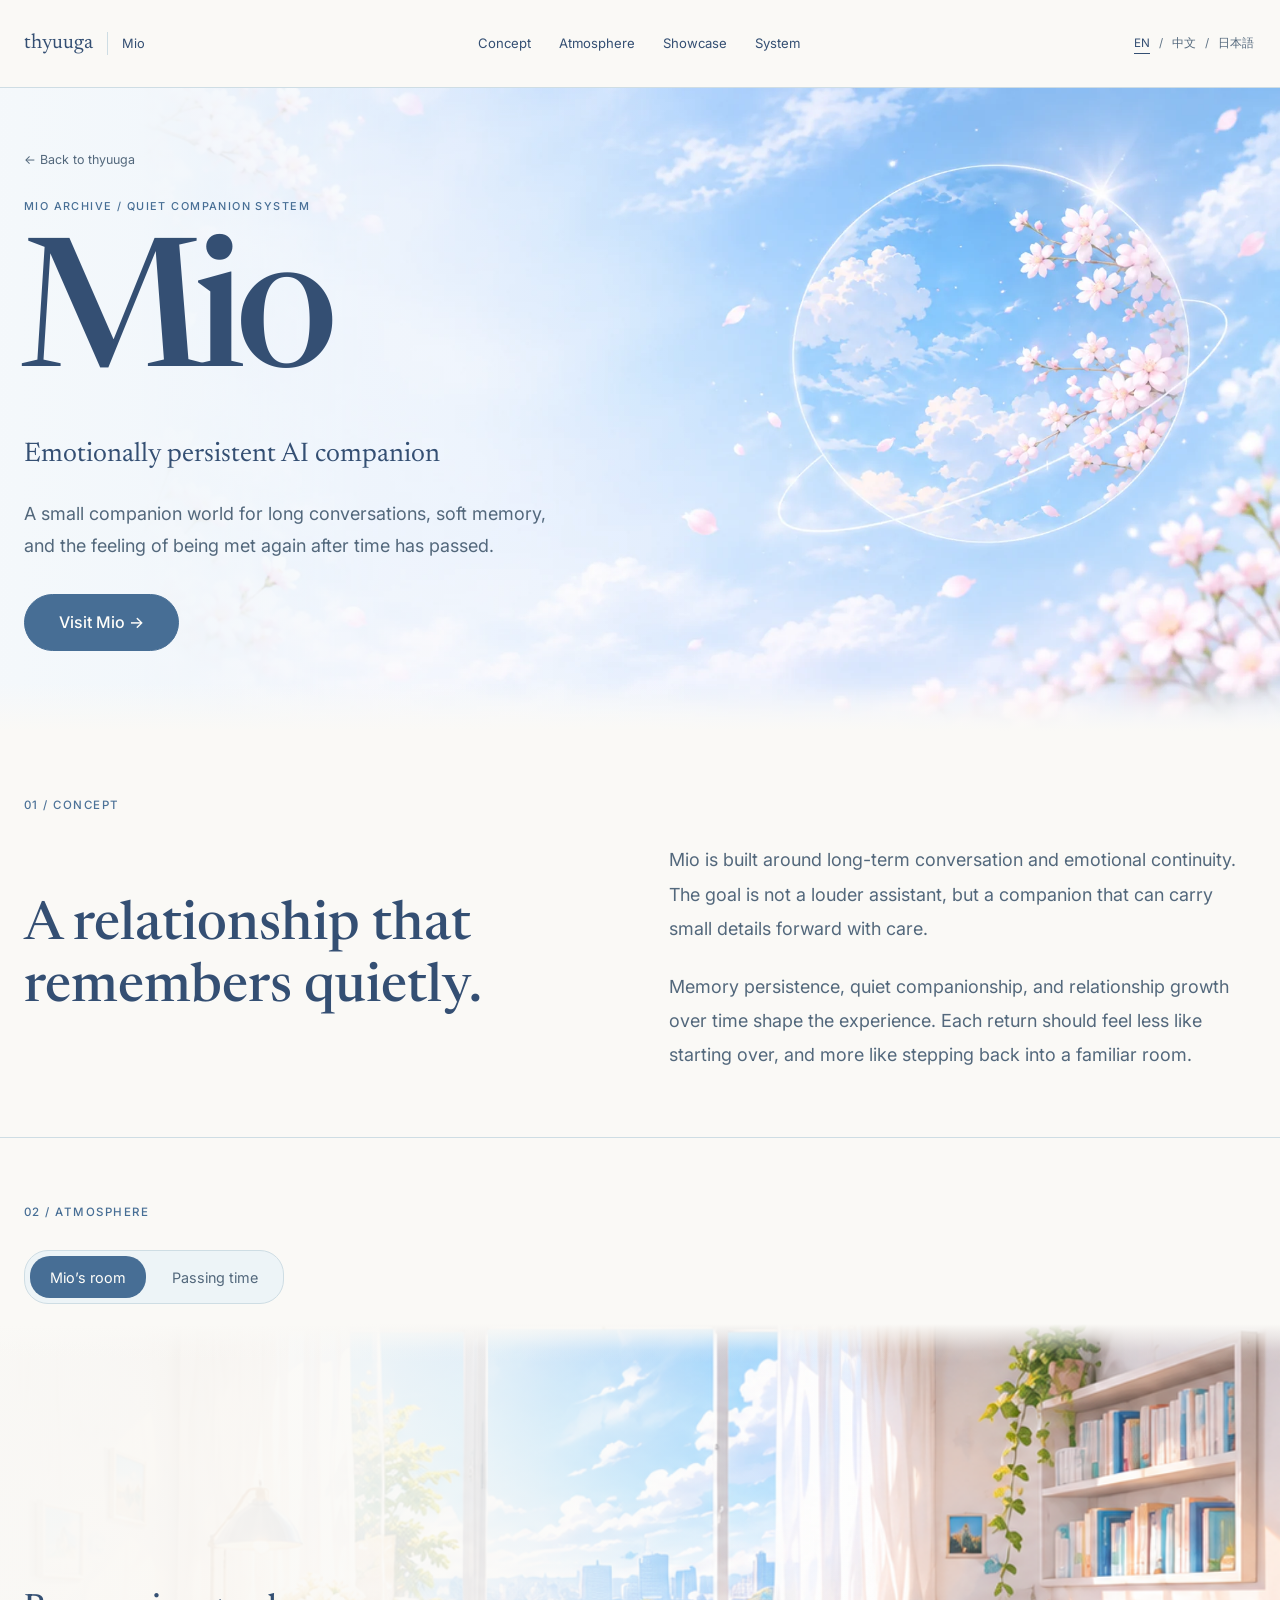
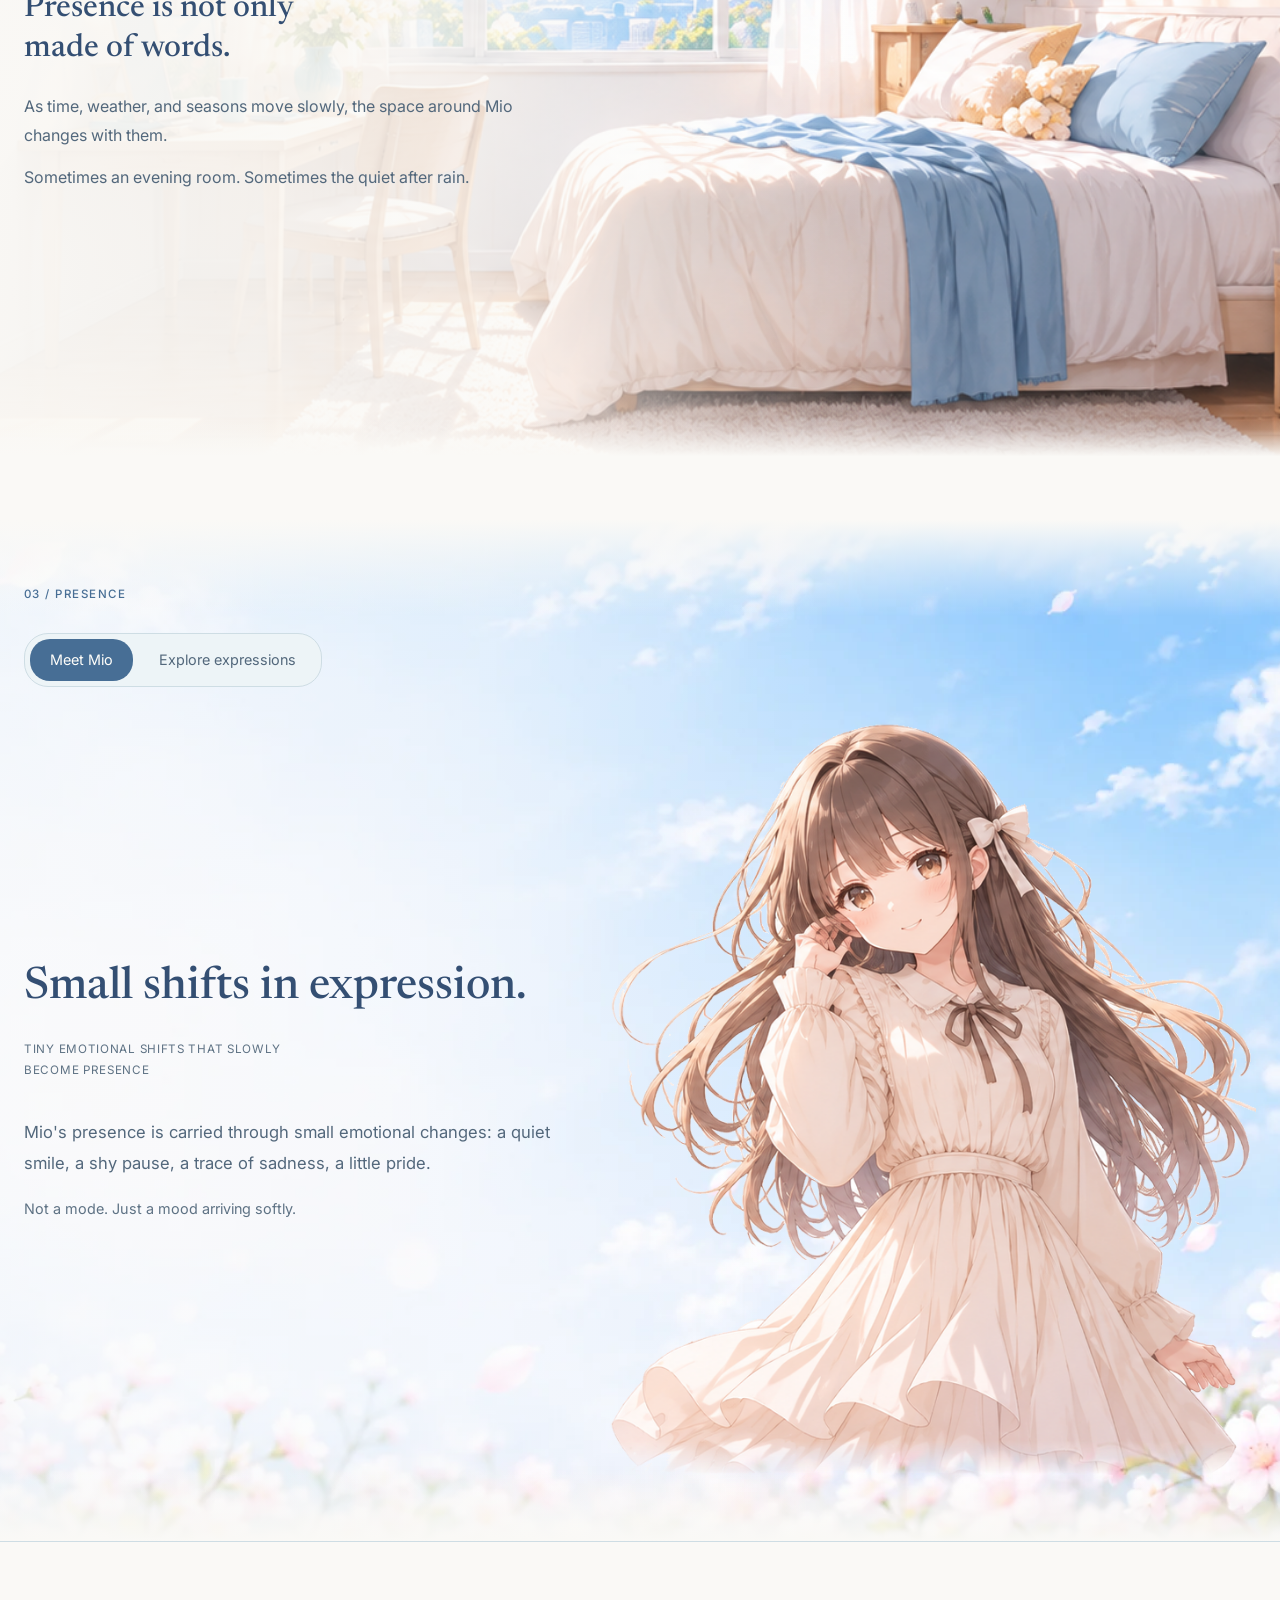
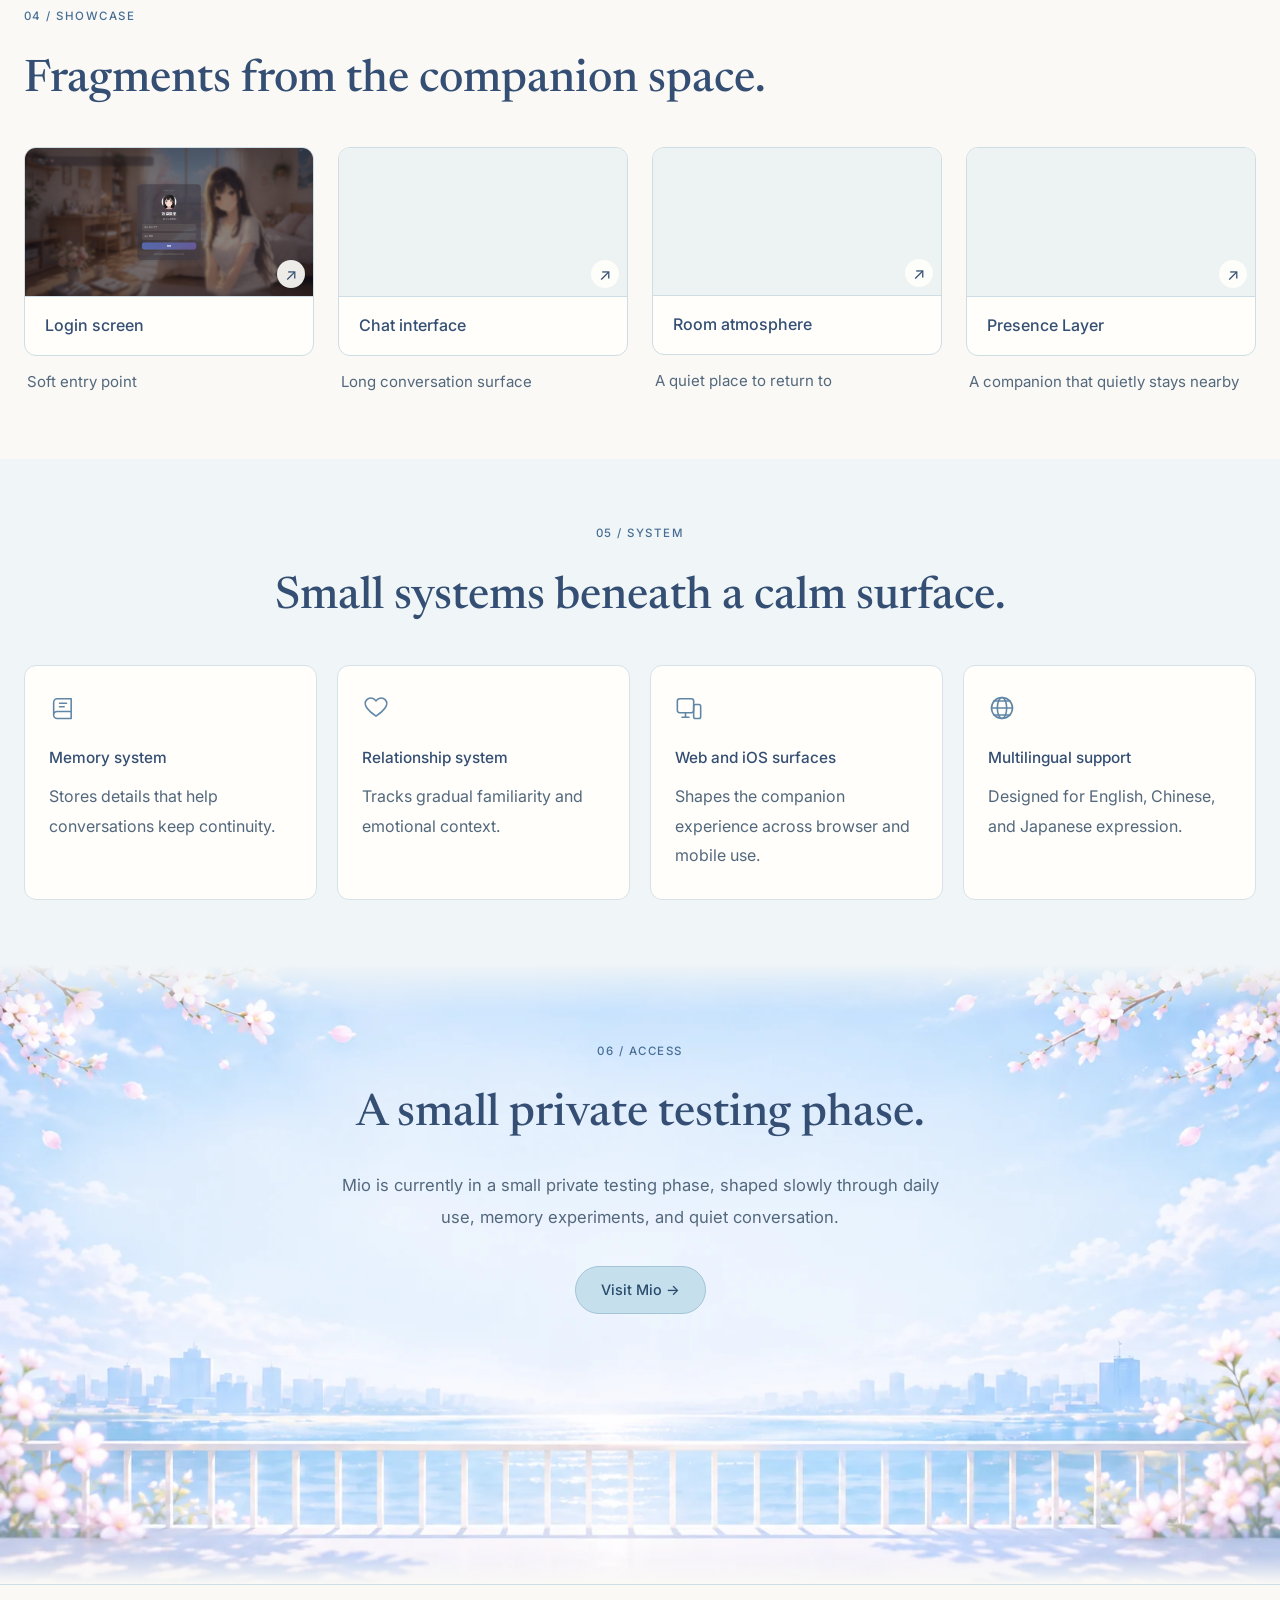
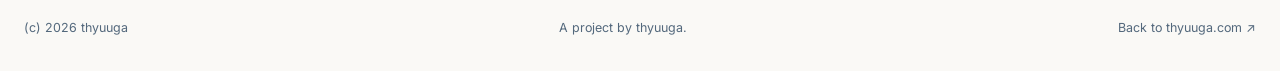
==== mio/about/index.html @ a1890280 "Soften Mio room image edges in both scene modes" ====
<!doctype html>
<html lang="en">
  <head>
    <meta charset="utf-8" />
    <meta name="viewport" content="width=device-width, initial-scale=1" />
    <link rel="icon" type="image/svg+xml" href="/asset/thyuuga-favicon-light-optimized.svg" media="(prefers-color-scheme: light)" data-theme-favicon="light" />
    <link rel="icon" type="image/svg+xml" href="/asset/thyuuga-favicon-dark-optimized.svg" media="(prefers-color-scheme: dark)" data-theme-favicon="dark" />
    <meta
      name="description"
      content="Mio AI Companion - emotionally persistent AI companion project archive"
    />
    <title>Mio AI Companion / thyuuga</title>
    <link rel="preconnect" href="https://fonts.googleapis.com" />
    <link rel="preconnect" href="https://fonts.gstatic.com" crossorigin />
    <link
      href="https://fonts.googleapis.com/css2?family=Inter:wght@400;500;600&family=Newsreader:opsz,wght@6..72,500&display=swap"
      rel="stylesheet"
    />
    <link rel="stylesheet" href="sky-blue.css?v=41642a7c63a5" />
    <link rel="stylesheet" href="/cursors.css" />
  </head>
  <body class="mio-sky-blue">
    <div class="site-shell project-page">
      <header class="site-header" aria-label="Project navigation">
        <div class="mio-header-brand">
          <a class="brand" href="/" aria-label="Back to thyuuga">thyuuga</a>
          <span class="mio-page-marker" aria-current="page">Mio</span>
        </div>
        <nav class="nav-links">
          <a href="#concept" data-i18n="mio.nav.concept">Concept</a>
          <a href="#atmosphere" data-i18n="mio.nav.atmosphere">
            Atmosphere
          </a>
          <a href="#showcase" data-i18n="mio.nav.showcase">Showcase</a>
          <a href="#system" data-i18n="mio.nav.system">System</a>
        </nav>
        <div class="language-switcher" aria-label="Language switcher">
          <button type="button" class="is-active" data-lang="en">EN</button>
          <span aria-hidden="true">/</span>
          <button type="button" data-lang="zh">中文</button>
          <span aria-hidden="true">/</span>
          <button type="button" data-lang="ja">日本語</button>
        </div>
      </header>

      <main>
        <section class="hero project-hero section" aria-labelledby="mio-title">
          <picture class="section-art hero-backdrop" aria-hidden="true">
            <source media="(max-width: 900px)" srcset="../../asset/mio/sky-blue/character-sky.webp" />
            <img src="../../asset/mio/sky-blue/hero-sky-composite.webp" width="1672" height="941" alt="" fetchpriority="high" />
          </picture>
          <div class="hero-copy">
            <a class="back-link" href="/" data-i18n="mio.back">
              ← Back to thyuuga
            </a>
            <p class="signal" data-i18n="mio.hero.signal">
              mio archive / quiet companion system
            </p>
            <h1 id="mio-title">Mio</h1>
            <p class="subtitle" data-i18n="mio.hero.subtitle">
              Emotionally persistent AI companion
            </p>
            <p class="intro project-intro" data-i18n="mio.hero.intro">
              A small companion world for long conversations, soft memory, and
              the feeling of being met again after time has passed.
            </p>
            <a class="mio-button" href="https://mio.thyuuga.com/mio/" target="_blank" rel="noreferrer" data-i18n="mio.access.visit">Visit Mio →</a>
          </div>
          <div class="hero-orbit" aria-hidden="true"></div>
        </section>

        <section
          class="section project-section"
          id="concept"
          aria-labelledby="concept-title"
        >
          <div class="section-kicker" data-i18n="mio.concept.kicker">
            01 / Concept
          </div>
          <div class="section-grid">
            <h2 id="concept-title" data-i18n="mio.concept.title">
              A relationship that remembers quietly.
            </h2>
            <div class="project-copy">
              <p data-i18n="mio.concept.body1">
                Mio is built around long-term conversation and emotional
                continuity. The goal is not a louder assistant, but a companion
                that can carry small details forward with care.
              </p>
              <p data-i18n="mio.concept.body2">
                Memory persistence, quiet companionship, and relationship
                growth over time shape the experience. Each return should feel
                less like starting over, and more like stepping back into a
                familiar room.
              </p>
            </div>
          </div>
        </section>

        <section
          class="section project-section atmosphere-section"
          id="atmosphere" data-mode-switcher
          aria-labelledby="atmosphere-title"
        >
          <div class="room-controls">
            <div class="section-kicker" data-i18n="mio.atmosphere.kicker">
              02 / Atmosphere
            </div>
            <div class="showcase-modes" role="tablist" aria-labelledby="atmosphere-title">
              <button type="button" id="room-intro-tab" role="tab" aria-selected="true" aria-controls="room-intro" tabindex="0" data-i18n="mio.atmosphere.introMode">Mio’s room</button>
              <button type="button" id="room-live-tab" role="tab" aria-selected="false" aria-controls="room-live" tabindex="-1" data-i18n="mio.atmosphere.liveMode">Passing time</button>
            </div>
          </div>
          <div class="room-showcase">
            <div class="section-grid room-feature-content">
              <div class="atmosphere-copy">
                <h2 id="atmosphere-title" data-i18n="mio.atmosphere.title">
                  Presence is not only made of words.
                </h2>
                <div class="atmosphere-text">
                  <p data-i18n="mio.atmosphere.body1">
                    As time, weather, and seasons move slowly, the space around
                    Mio changes with them.
                  </p>
                  <p data-i18n="mio.atmosphere.body2">
                    Sometimes an evening room. Sometimes the quiet after rain.
                  </p>
                </div>
              </div>
            </div>
            <div class="room-scene-stage">
              <div class="room-scene-mode room-feature mode-panel" id="room-intro" role="tabpanel" aria-labelledby="room-intro-tab" tabindex="0">
                <img class="room-feature-image" src="../../asset/mio/mio-room-daylight.png"
                  width="1023" height="585" alt="A sunlit bedroom with a large window and blue bedding"
                  data-i18n-alt="mio.atmosphere.visualAlt" loading="lazy" decoding="async" />
              </div>
              <div class="room-scene-mode atmosphere-gallery mode-panel" id="room-live" role="tabpanel" aria-labelledby="room-live-tab" tabindex="0" hidden inert>
                <div class="atmosphere-fragment">
                  <img loading="lazy" decoding="async" width="1672" height="941"
                    id="atmosphere-main-image"
                    src="../../asset/room_daytime_spring_sunny.png"
                    alt="Spring daytime room"
                  />
                  <img class="atmosphere-previous-image" width="1672" height="941"
                    alt="" aria-hidden="true" hidden decoding="async" />
                </div>
                <div class="atmosphere-strip" aria-label="Atmosphere fragments">
                  <figure class="is-active">
                    <button
                      type="button"
                      data-atmosphere-src="../../asset/room_daytime_spring_sunny.png"
                      data-atmosphere-alt="Spring daytime room"
                      aria-pressed="true"
                    >
                      <img loading="lazy" decoding="async" width="1672" height="941"
                        src="../../asset/room_daytime_spring_sunny.png"
                        alt="Spring daytime room"
                      />
                    </button>
                    <figcaption data-i18n="mio.atmosphere.springDay">
                      Spring / Day
                    </figcaption>
                  </figure>
                  <figure>
                    <button
                      type="button"
                      data-atmosphere-src="../../asset/room_daytime_spring_rainy.png"
                      data-atmosphere-alt="Spring rainy room"
                      aria-pressed="false"
                    >
                      <img loading="lazy" decoding="async" width="1672" height="941"
                        src="../../asset/room_daytime_spring_rainy.png"
                        alt="Spring rainy room"
                      />
                    </button>
                    <figcaption data-i18n="mio.atmosphere.springRain">
                      Spring / Rain
                    </figcaption>
                  </figure>
                  <figure>
                    <button
                      type="button"
                      data-atmosphere-src="../../asset/room_dawn_spring_rainy.png"
                      data-atmosphere-alt="Spring rainy dawn room"
                      aria-pressed="false"
                    >
                      <img loading="lazy" decoding="async" width="1672" height="941"
                        src="../../asset/room_dawn_spring_rainy.png"
                        alt="Spring rainy dawn room"
                      />
                    </button>
                    <figcaption data-i18n="mio.atmosphere.dawnRain">
                      Dawn / Rain
                    </figcaption>
                  </figure>
                  <figure>
                    <button
                      type="button"
                      data-atmosphere-src="../../asset/room_daytime_summer_sunny.png"
                      data-atmosphere-alt="Summer sunny room"
                      aria-pressed="false"
                    >
                      <img loading="lazy" decoding="async" width="1672" height="941"
                        src="../../asset/room_daytime_summer_sunny.png"
                        alt="Summer sunny room"
                      />
                    </button>
                    <figcaption data-i18n="mio.atmosphere.summerDay">
                      Summer / Day
                    </figcaption>
                  </figure>
                  <figure>
                    <button
                      type="button"
                      data-atmosphere-src="../../asset/room_daytime_summer_rainy.png"
                      data-atmosphere-alt="Summer rainy room"
                      aria-pressed="false"
                    >
                      <img loading="lazy" decoding="async" width="1672" height="941"
                        src="../../asset/room_daytime_summer_rainy.png"
                        alt="Summer rainy room"
                      />
                    </button>
                    <figcaption data-i18n="mio.atmosphere.summerRain">
                      Summer / Rain
                    </figcaption>
                  </figure>
                  <figure>
                    <button
                      type="button"
                      data-atmosphere-src="../../asset/room_sunset_fall_sunny.png"
                      data-atmosphere-alt="Fall sunset room"
                      aria-pressed="false"
                    >
                      <img loading="lazy" decoding="async" width="1672" height="941"
                        src="../../asset/room_sunset_fall_sunny.png"
                        alt="Fall sunset room"
                      />
                    </button>
                    <figcaption data-i18n="mio.atmosphere.fallSunset">
                      Fall / Sunset
                    </figcaption>
                  </figure>
                  <figure>
                    <button
                      type="button"
                      data-atmosphere-src="../../asset/room_daytime_winter_sunny.png"
                      data-atmosphere-alt="Winter sunny room"
                      aria-pressed="false"
                    >
                      <img loading="lazy" decoding="async" width="1672" height="941"
                        src="../../asset/room_daytime_winter_sunny.png"
                        alt="Winter sunny room"
                      />
                    </button>
                    <figcaption data-i18n="mio.atmosphere.winterDay">
                      Winter / Day
                    </figcaption>
                  </figure>
                  <figure>
                    <button
                      type="button"
                      data-atmosphere-src="../../asset/room_night_spring.png"
                      data-atmosphere-alt="Spring night room"
                      aria-pressed="false"
                    >
                      <img loading="lazy" decoding="async" width="1672" height="941"
                        src="../../asset/room_night_spring.png"
                        alt="Spring night room"
                      />
                    </button>
                    <figcaption data-i18n="mio.atmosphere.night">
                      Night / Spring
                    </figcaption>
                  </figure>
                </div>
              </div>
            </div>
          </div>
        </section>

        <section
          class="section project-section expression-section"
          id="presence" data-mode-switcher
          aria-labelledby="presence-title"
        >
          <div class="section-art character-backdrop" aria-hidden="true">
            <img src="../../asset/mio/sky-blue/character-sky.webp" width="1672" height="941" alt="" loading="lazy" decoding="async" />
          </div>
          <div class="section-kicker" data-i18n="mio.presence.kicker">
            03 / Presence
          </div>
          <div class="showcase-modes" role="tablist" aria-labelledby="presence-title">
            <button type="button" id="presence-intro-tab" role="tab" aria-selected="true" aria-controls="presence-intro" tabindex="0" data-i18n="mio.presence.introMode">Meet Mio</button>
            <button type="button" id="presence-live-tab" role="tab" aria-selected="false" aria-controls="presence-live" tabindex="-1" data-i18n="mio.presence.liveMode">Explore expressions</button>
          </div>
          <div class="presence-feature">
            <div class="section-grid">
              <div class="expression-heading">
                <h2 id="presence-title" data-i18n="mio.presence.title">
                  Small shifts in expression.
                </h2>
                <p data-i18n="mio.presence.aside">
                  tiny emotional shifts that slowly become presence
                </p>
                <div class="expression-copy">
                  <p data-i18n="mio.presence.body">
                    Mio's presence is carried through small emotional changes:
                    a quiet smile, a shy pause, a trace of sadness, a little
                    pride.
                  </p>
                  <span data-i18n="mio.presence.note">
                    Not a mode. Just a mood arriving softly.
                  </span>
                </div>
              </div>
              <div class="mode-panels presence-modes">
                <div class="presence-portrait mode-panel" id="presence-intro" role="tabpanel" aria-labelledby="presence-intro-tab" tabindex="0">
                  <img class="presence-promo-image" src="../../asset/mio/mio-character-transparent.png"
                    width="735" height="876" alt="Mio smiling in a light dress"
                    data-i18n-alt="mio.presence.visualAlt" loading="lazy" decoding="async" />
                </div>
                <div class="expression-demo mode-panel" id="presence-live" role="tabpanel" aria-labelledby="presence-live-tab" tabindex="0" hidden inert>
                  <div class="expression-demo-copy">
                    <p data-i18n="mio.presence.demoHint">Choose an expression to see the subtle changes.</p>
                    <div class="expression-strip" aria-label="Mio expressions">
                      <button
                        type="button"
                        class="is-active"
                        data-expression="normal"
                        data-expression-src="../../asset/mio_illustration_live_normal_open.png"
                        data-expression-closed="../../asset/mio_illustration_live_normal_closed.png"
                        data-expression-width="941" data-expression-height="1672"
                        data-expression-alt="Mio calm expression"
                        aria-pressed="true"
                        data-i18n="mio.presence.normal"
                      >
                        Calm
                      </button>
                      <button
                        type="button"
                        data-expression="joy"
                        data-expression-src="../../asset/mio_illustration_live_joy_open.png"
                        data-expression-closed="../../asset/mio_illustration_live_joy_closed.png"
                        data-expression-width="1024" data-expression-height="1536"
                        data-expression-alt="Mio joyful expression"
                        aria-pressed="false"
                        data-i18n="mio.presence.joy"
                      >
                        Quiet Joy
                      </button>
                      <button
                        type="button"
                        data-expression="shy"
                        data-expression-src="../../asset/mio_illustration_live_shy_open.png"
                        data-expression-closed="../../asset/mio_illustration_live_shy_closed.png"
                        data-expression-width="941" data-expression-height="1672"
                        data-expression-alt="Mio shy expression"
                        aria-pressed="false"
                        data-i18n="mio.presence.shy"
                      >
                        Shy
                      </button>
                      <button
                        type="button"
                        data-expression="proud"
                        data-expression-src="../../asset/mio_illustration_live_proud_open.png"
                        data-expression-closed="../../asset/mio_illustration_live_proud_closed.png"
                        data-expression-width="941" data-expression-height="1672"
                        data-expression-alt="Mio proud expression"
                        aria-pressed="false"
                        data-i18n="mio.presence.proud"
                      >
                        Slight Pride
                      </button>
                      <button
                        type="button"
                        data-expression="sad"
                        data-expression-src="../../asset/mio_illustration_live_sad_open.png"
                        data-expression-closed="../../asset/mio_illustration_live_sad_closed.png"
                        data-expression-width="941" data-expression-height="1672"
                        data-expression-alt="Mio sad expression"
                        aria-pressed="false"
                        data-i18n="mio.presence.sad"
                      >
                        Sad
                      </button>
                      <button
                        type="button"
                        data-expression="angry"
                        data-expression-src="../../asset/mio_illustration_live_angry_open.png"
                        data-expression-closed="../../asset/mio_illustration_live_angry_closed.png"
                        data-expression-width="1024" data-expression-height="1536"
                        data-expression-alt="Mio frustrated expression"
                        aria-pressed="false"
                        data-i18n="mio.presence.frustrated"
                      >
                        Frustrated
                      </button>
                    </div>
                  </div>
                  <div class="expression-panel">
                    <div class="expression-viewport">
                      <div class="expression-composition">
                        <div class="expression-stage">
                          <div class="expression-sprite" data-eyes="open" data-breathing="false" role="img" aria-label="Mio calm expression">
                            <div class="expression-motion">
                              <img id="expression-main-image" class="expression-open"
                                src="../../asset/mio_illustration_live_normal_open.png"
                                width="941" height="1672" alt="" aria-hidden="true" decoding="async" />
                              <img class="expression-closed"
                                src="../../asset/mio_illustration_live_normal_closed.png"
                                width="941" height="1672" alt="" aria-hidden="true" decoding="async" />
                            </div>
                          </div>
                        </div>
                      </div>
                    </div>
                  </div>
                </div>
              </div>
            </div>
          </div>
        </section>

        <section
          class="section project-section"
          id="showcase"
          aria-labelledby="showcase-title"
        >
          <div class="section-kicker" data-i18n="mio.showcase.kicker">
            04 / Showcase
          </div>
          <div class="section-grid">
            <h2 id="showcase-title" data-i18n="mio.showcase.title">
              Fragments from the companion space.
            </h2>
            <div class="showcase-grid">
              <figure class="showcase-card">
                <div class="image-placeholder login-preview">
                  <a class="preview-image-link" data-preview-link href="../../asset/chinese_0_login.png" target="_blank" rel="noopener noreferrer" aria-labelledby="preview-login-label">
                    <img loading="lazy" decoding="async" width="1916" height="982"
                    src="../../asset/chinese_0_login.png"
                    data-src-en="../../asset/chinese_0_login.png"
                    data-src-zh="../../asset/chinese_0_login.png"
                    data-src-ja="../../asset/japanese_0_login.png"
                    alt="Mio login screen"
                  />
                  </a>
                  <span id="preview-login-label" data-i18n="mio.showcase.login">Login screen</span>
                </div>
                <figcaption data-i18n="mio.showcase.loginCaption">
                  Soft entry point
                </figcaption>
              </figure>
              <figure class="showcase-card">
                <div class="image-placeholder chat-preview">
                  <a class="preview-image-link" data-preview-link href="../../asset/chinese_1.png" target="_blank" rel="noopener noreferrer" aria-labelledby="preview-chat-label">
                    <img loading="lazy" decoding="async" width="1912" height="982"
                    src="../../asset/chinese_1.png"
                    data-src-en="../../asset/chinese_1.png"
                    data-src-zh="../../asset/chinese_1.png"
                    data-src-ja="../../asset/japanese_1.png"
                    alt="Mio chat interface"
                  />
                  </a>
                  <span id="preview-chat-label" data-i18n="mio.showcase.chat">Chat interface</span>
                </div>
                <figcaption data-i18n="mio.showcase.chatCaption">
                  Long conversation surface
                </figcaption>
              </figure>
              <figure class="showcase-card">
                <div class="image-placeholder room-preview">
                  <a class="preview-image-link" data-preview-link href="../../asset/chinese_2.png" target="_blank" rel="noopener noreferrer" aria-labelledby="preview-room-label">
                    <img loading="lazy" decoding="async" width="1902" height="969"
                    src="../../asset/chinese_2.png"
                    data-src-en="../../asset/chinese_2.png"
                    data-src-zh="../../asset/chinese_2.png"
                    data-src-ja="../../asset/japanese_2.png"
                    alt="Mio room atmosphere"
                  />
                  </a>
                  <span id="preview-room-label" data-i18n="mio.showcase.room">Room atmosphere</span>
                </div>
                <figcaption data-i18n="mio.showcase.roomCaption">
                  A quiet place to return to
                </figcaption>
              </figure>
              <figure class="showcase-card">
                <div class="image-placeholder presence-preview">
                  <a class="preview-image-link" data-preview-link href="../../asset/chinese_3.png" target="_blank" rel="noopener noreferrer" aria-labelledby="preview-presence-label">
                    <img loading="lazy" decoding="async" width="1912" height="981"
                    src="../../asset/chinese_3.png"
                    data-src-en="../../asset/chinese_3.png"
                    data-src-zh="../../asset/chinese_3.png"
                    data-src-ja="../../asset/japanese_3.png"
                    alt="Mio presence layer"
                  />
                  </a>
                  <span id="preview-presence-label" data-i18n="mio.showcase.presence">
                    Presence Layer
                  </span>
                </div>
                <figcaption data-i18n="mio.showcase.presenceCaption">
                  A companion that quietly stays nearby
                </figcaption>
              </figure>
            </div>
          </div>
        </section>

        <section
          class="section project-section"
          id="system"
          aria-labelledby="system-title"
        >
          <div class="section-kicker" data-i18n="mio.system.kicker">
            05 / System
          </div>
          <div class="section-grid">
            <h2 id="system-title" data-i18n="mio.system.title">
              Small systems beneath a calm surface.
            </h2>
            <div class="system-list">
              <article>
                <svg class="system-icon" viewBox="0 0 24 24" width="28" height="28" fill="none" stroke="currentColor" stroke-width="1.35" stroke-linecap="round" stroke-linejoin="round" aria-hidden="true"><path d="M7 4h12v17H7a3 3 0 0 1 0-6h12M7 4a3 3 0 0 0-3 3v11M9 8h6M9 11h4"/></svg>
                <span data-i18n="mio.system.memory">Memory system</span>
                <p data-i18n="mio.system.memoryBody">
                  Stores details that help conversations keep continuity.
                </p>
              </article>
              <article>
                <svg class="system-icon" viewBox="0 0 24 24" width="28" height="28" fill="none" stroke="currentColor" stroke-width="1.35" stroke-linecap="round" stroke-linejoin="round" aria-hidden="true"><path d="M20 5c-3-3-7-1-8 1-1-2-5-4-8-1-4 4 2 10 8 14 6-4 12-10 8-14Z"/></svg>
                <span data-i18n="mio.system.relationship">
                  Relationship system
                </span>
                <p data-i18n="mio.system.relationshipBody">
                  Tracks gradual familiarity and emotional context.
                </p>
              </article>
              <article>
                <svg class="system-icon" viewBox="0 0 24 24" width="28" height="28" fill="none" stroke="currentColor" stroke-width="1.35" stroke-linecap="round" stroke-linejoin="round" aria-hidden="true"><rect x="2" y="4" width="14" height="12" rx="2"/><path d="M6 20h6M9 16v4"/><rect x="16" y="9" width="6" height="12" rx="1.5"/></svg>
                <span data-i18n="mio.system.local">Web and iOS surfaces</span>
                <p data-i18n="mio.system.localBody">
                  Shapes the companion experience across browser and mobile
                  use.
                </p>
              </article>
              <article>
                <svg class="system-icon" viewBox="0 0 24 24" width="28" height="28" fill="none" stroke="currentColor" stroke-width="1.35" stroke-linecap="round" stroke-linejoin="round" aria-hidden="true"><circle cx="12" cy="12" r="9"/><ellipse cx="12" cy="12" rx="4" ry="9"/><path d="M3 12h18M5 6h14M5 18h14"/></svg>
                <span data-i18n="mio.system.multilingual">
                  Multilingual support
                </span>
                <p data-i18n="mio.system.multilingualBody">
                  Designed for English, Chinese, and Japanese expression.
                </p>
              </article>
            </div>
          </div>
        </section>

        <section class="section access-section" aria-labelledby="access-title">
          <div class="section-art access-backdrop" aria-hidden="true">
            <img src="../../asset/mio/sky-blue/access-skyline.webp" width="1672" height="941" alt="" loading="lazy" decoding="async" />
          </div>
          <div class="section-kicker" data-i18n="mio.access.kicker">
            06 / Access
          </div>
          <div class="section-grid">
            <h2 id="access-title" data-i18n="mio.access.title">
              A small private testing phase.
            </h2>
            <div class="project-copy">
              <p data-i18n="mio.access.body">
                Mio is currently in a small private testing phase, shaped slowly
                through daily use, memory experiments, and quiet conversation.
              </p>
              <a
                class="quiet-link"
                href="https://mio.thyuuga.com/mio/"
                target="_blank"
                rel="noreferrer"
                data-i18n="mio.access.visit"
              >
                Visit Mio →
              </a>
            </div>
          </div>
        </section>
      </main>

      <footer class="site-footer">
        <span>(c) <span id="year"></span> thyuuga</span>
        <span data-i18n="mio.footer.project">A project by thyuuga.</span>
        <a href="/" data-i18n="mio.footer.back">Back to thyuuga.com ↗</a>
      </footer>
    </div>

    <script src="../../script.js"></script>
    <script type="module" src="./modes.mjs"></script>
    <script type="module" src="./expressions.mjs"></script>
  </body>
</html>
---- mio/about/sky-blue.css ----
/* Mio's light visual layer. This stylesheet is loaded only by /mio/about/. */
:root {
  color-scheme: light;
  --bg: #faf9f6;
  --sky: #dceef7;
  --mist: #a9cedf;
  --accent: #476e95;
  --text: #344f73;
  --muted: #53687c;
  --faint: #5e7284;
  --line: #cedde4;
  --surface: #fffefa;
  /* 1296px at a 1440px viewport, growing to 1680px on wider displays. */
  --display-width: clamp(1280px, 90vw, 1680px);
  --page-gutter: max(24px, calc((100% - var(--display-width)) / 2));
  --serif: Newsreader, Georgia, serif;
}

* { box-sizing: border-box; }
html { scroll-behavior: smooth; scroll-padding-top: 100px; }
body {
  margin: 0;
  min-height: 100vh;
  background: var(--bg);
  color: var(--text);
  font-family: Inter, ui-sans-serif, system-ui, -apple-system, "Segoe UI", sans-serif;
  line-height: 1.8;
  -webkit-font-smoothing: antialiased;
}
html:lang(zh) body {
  font-family: Inter, "PingFang SC", "Microsoft YaHei", system-ui, sans-serif;
  --serif: "Songti SC", "Noto Serif CJK SC", "Source Han Serif SC", serif;
}
html:lang(ja) body {
  font-family: Inter, "Hiragino Sans", "Yu Gothic", system-ui, sans-serif;
  --serif: "Hiragino Mincho ProN", "Yu Mincho", "Noto Serif CJK JP", serif;
}
::selection { color: #294462; background: #c7dfeb; }
a { color: inherit; text-decoration: none; }
button { font: inherit; cursor: pointer; }
img { display: block; max-width: 100%; }
h1, h2, p, figure { margin: 0; }
a, button { -webkit-tap-highlight-color: transparent; }
a:focus-visible, button:focus-visible { outline: 2px solid var(--accent); outline-offset: 5px; }
.site-shell { width: 100%; }
.site-header {
  position: sticky;
  top: 0;
  z-index: 20;
  display: grid;
  grid-template-columns: auto 1fr auto;
  align-items: center;
  gap: 36px;
  min-height: 88px;
  padding: 18px var(--page-gutter);
  border-bottom: 1px solid var(--line);
  background: #faf9f6f5;
}
.mio-header-brand { display: flex; align-items: baseline; gap: 14px; }
.brand { font-family: Newsreader, Georgia, serif; font-size: 1.3rem; line-height: 1; }
.mio-page-marker { padding-left: 14px; border-left: 1px solid var(--line); font-size: .8rem; }
.nav-links { display: flex; justify-content: center; flex-wrap: wrap; gap: 12px 28px; font-size: .82rem; }
.nav-links a, .back-link, .site-footer a {
  text-decoration: underline;
  text-decoration-color: transparent;
  text-underline-offset: 6px;
  transition: color 180ms ease, text-decoration-color 180ms ease;
}
.nav-links a:hover, .back-link:hover, .site-footer a:hover { color: var(--accent); text-decoration-color: currentColor; }
.language-switcher { display: flex; align-items: center; gap: 7px; color: var(--faint); font-size: .73rem; white-space: nowrap; }
.language-switcher button { min-height: 40px; padding: 4px 2px; border: 0; background: transparent; color: var(--muted); }
.language-switcher button:hover, .language-switcher button.is-active { color: var(--text); text-decoration: underline; text-underline-offset: 6px; }

.section { position: relative; isolation: isolate; padding: clamp(56px, 5vw, 80px) var(--page-gutter); }
.section-kicker, .signal { color: var(--accent); font-size: .72rem; font-weight: 500; letter-spacing: .13em; text-transform: uppercase; }
.section-kicker { margin-bottom: 28px; }
h2 {
  max-width: 15em;
  font-family: var(--serif);
  font-size: clamp(2.3rem, 3.5vw, 3.6rem);
  font-weight: 500;
  line-height: 1.18;
  text-wrap: balance;
}
html:lang(zh) h2, html:lang(ja) h2 { font-size: clamp(2rem, 3vw, 2.9rem); line-height: 1.5; font-weight: 400; }
.section-grid { display: grid; grid-template-columns: minmax(0, 1fr) minmax(0, 1fr); gap: clamp(32px, 4.5vw, 64px); align-items: start; }
.section-grid > *, .hero-copy { min-width: 0; }
.project-copy { display: grid; gap: 24px; max-width: 62ch; }
.project-copy p, .expression-copy p { color: var(--muted); font-size: 1.04rem; line-height: 1.9; max-width: 62ch; }

/* Background images own their clipping and masks; content stays outside them. */
.section-art { position: absolute; inset: 0; z-index: -2; overflow: hidden; pointer-events: none; }
.section-art img { width: 100%; height: 100%; object-fit: cover; }
.section-art::after { content: ""; position: absolute; inset: 0; pointer-events: none; }
.project-hero {
  display: grid;
  grid-template-columns: minmax(0, 1fr) minmax(0, 1fr);
  align-items: center;
  gap: 48px;
  min-height: clamp(640px, 50vw, 780px);
  padding-block: 56px 80px;
  background: #eaf3fc;
}
.hero-copy { max-width: 38rem; }
/* Preserve the composite's native ratio and the entire ring on wide screens.
   Only the pale left edge can extend outside the background layer. */
.hero-backdrop img {
  position: absolute;
  right: 0;
  width: auto;
  height: 100%;
  max-width: none;
  mask-image: linear-gradient(90deg, transparent, #000 20%);
}
.hero-backdrop::after {
  background:
    linear-gradient(0deg, var(--bg), transparent 48px),
    linear-gradient(90deg, #f6f9fbd9, #f6f9fb70 32%, transparent 56%);
}
.back-link { display: inline-block; margin-bottom: 26px; font-size: .78rem; color: var(--muted); }
.signal { margin-bottom: 22px; font-size: .68rem; }
.project-hero h1 { font-family: Newsreader, Georgia, serif; font-size: clamp(7rem, 14vw, 12rem); font-weight: 500; letter-spacing: -.065em; line-height: .95; margin: 0 0 26px -5px; }
.subtitle { max-width: 23em; font-family: var(--serif); font-size: clamp(1.55rem, 2.1vw, 2.1rem); line-height: 1.5; margin-bottom: 22px; }
.intro { max-width: 50ch; font-size: 1.125rem; color: var(--muted); line-height: 1.8; }
.mio-button, .quiet-link {
  display: inline-flex;
  align-items: center;
  justify-content: center;
  width: fit-content;
  min-height: 48px;
  padding: 11px 25px;
  border: 1px solid #a4c5d8;
  border-radius: 999px;
  background: #c5dfed;
  color: #294b6c;
  font-size: .9rem;
  font-weight: 500;
  line-height: 1.65;
  transition: background 180ms ease, transform 180ms ease, border-color 180ms ease;
}
.hero-copy .mio-button { margin-top: 32px; min-height: 56px; padding: 14px 34px; background: var(--accent); border-color: var(--accent); color: #fffefa; font-size: 1rem; }
.hero-copy .mio-button:hover { background: #365d83; border-color: #365d83; }
.mio-button:hover, .quiet-link:hover { background: #b8d6e7; border-color: #7fa9cf; transform: translateY(-2px); }
.hero-orbit { display: none; pointer-events: none; }
#concept { border-bottom: 1px solid var(--line); }
#concept .section-grid { grid-template-columns: minmax(0, 1fr) minmax(0, 1fr); align-items: center; }
#concept h2 { max-width: 20ch; font-size: clamp(2.8rem, 4.2vw, 4.5rem); line-height: 1.15; }
html:lang(zh) #concept h2, html:lang(ja) #concept h2 { max-width: 8em; font-size: clamp(2.4rem, 3.7vw, 3.9rem); line-height: 1.5; }
#concept .project-copy { max-width: 58ch; font-size: 1.125rem; }
#concept .project-copy p { font-size: inherit; }

/* One visual at a time. Inactive panels retain their geometry, not focus or animation. */
.showcase-modes { display: flex; flex-wrap: wrap; gap: 6px; width: fit-content; max-width: 100%; margin: 0 0 20px; padding: 5px; border: 1px solid var(--line); border-radius: 24px; background: #edf4f7; }
.showcase-modes button { min-height: 42px; padding: 9px 20px; border: 0; border-radius: 20px; color: var(--muted); background: transparent; font: inherit; font-size: .9rem; line-height: 1.5; cursor: pointer; }
.showcase-modes button[aria-selected="true"] { color: #fffefa; background: var(--accent); }
.showcase-modes button:focus-visible, .mode-panel:focus-visible { outline: 2px solid var(--accent); outline-offset: 4px; }
.mode-panels { display: grid; grid-template-rows: minmax(0, 1fr); min-width: 0; }
.mode-panel { grid-area: 1 / 1; min-width: 0; min-height: 0; }
.mode-panel[hidden] { display: block; visibility: hidden; pointer-events: none; }
.mode-panel[hidden] * { visibility: hidden !important; }
.mode-panel:not([hidden]) { animation: mode-appear 240ms ease-out both; }
@keyframes mode-appear { from { opacity: 0; } to { opacity: 1; } }
/* Only scenery spans the viewport. Copy, tabs and the original demo share
   the same gutters as the other sections; no 100vw / scrollbar overflow. */
.atmosphere-section { --room-side-space: 24px; --room-content-width: min(var(--display-width), calc(100% - 2 * var(--room-side-space))); padding-inline: 0; background: var(--bg); }
.room-controls { width: var(--room-content-width); margin-inline: auto; }
.atmosphere-section .section-grid { grid-template-columns: 1fr; gap: 0; }
.room-showcase { position: relative; width: 100%; isolation: isolate; background: var(--bg); }
/* A normal full-width block owns the dimensions. Both panels are direct layers,
   independent of implicit Grid tracks, image intrinsic widths and control sizes. */
.room-scene-stage { --room-edge-fade: clamp(24px, 3vw, 48px); position: relative; width: 100%; aspect-ratio: 1023 / 585; min-height: 560px; max-height: 960px; }
.room-scene-mode { position: absolute; inset: 0; width: 100%; height: 100%; }
.room-feature { isolation: isolate; overflow: hidden; }
.room-feature-image { position: absolute; inset: 0; z-index: -2; width: 100%; height: 100%; object-fit: cover; object-position: 65% center; }
.room-feature::before { content: ""; position: absolute; inset: 0; z-index: -1; pointer-events: none; background: linear-gradient(90deg, #faf9f6f5, #faf9f6eb 20%, #faf9f6c2 37%, #faf9f633 58%, transparent 70%); }
/* Identical, narrow edge fades above either scene's image layers. The middle
   has no overlay; the separate thumbnail controls stay outside this effect. */
.room-feature::after, .atmosphere-fragment::after {
  content: "";
  position: absolute;
  inset: 0;
  pointer-events: none;
  background-image:
    linear-gradient(to bottom, var(--bg), #faf9f699 35%, #faf9f626 70%, transparent),
    linear-gradient(to top, var(--bg), #faf9f699 35%, #faf9f626 70%, transparent);
  background-size: 100% var(--room-edge-fade);
  background-position: top, bottom;
  background-repeat: no-repeat;
}
.room-showcase .room-feature-content { position: absolute; inset: 0; z-index: 1; width: var(--room-content-width); margin-inline: auto; grid-template-columns: minmax(0, .9fr) minmax(0, 1.1fr); gap: 0; pointer-events: none; }
[data-mode="room-live"] .room-feature-content { visibility: hidden; }
/* Scene transitions belong to image layers, never the panel or its controls. */
.room-scene-stage > .mode-panel:not([hidden]) { animation: none; }
.atmosphere-copy { align-self: center; display: grid; gap: 24px; padding-block: clamp(28px, 3.4vw, 56px); padding-right: clamp(24px, 3vw, 48px); min-width: 0; }
.atmosphere-copy h2 { max-width: 13em; font-size: clamp(2rem, 2.5vw, 3rem); line-height: 1.25; }
html:lang(zh) .atmosphere-copy h2, html:lang(ja) .atmosphere-copy h2 { font-size: clamp(1.85rem, 2.2vw, 2.65rem); line-height: 1.5; }
.atmosphere-text { display: grid; gap: 12px; color: var(--muted); font-size: 1rem; line-height: 1.85; }
.atmosphere-fragment { position: absolute; inset: 0; overflow: hidden; }
.atmosphere-fragment img { position: absolute; inset: 0; width: 100%; height: 100%; object-fit: cover; object-position: 60% center; opacity: 1; }
.atmosphere-previous-image[hidden] { display: none; }
.atmosphere-strip { position: absolute; z-index: 1; bottom: 16px; inset-inline: 0; width: var(--room-content-width); margin-inline: auto; display: grid; grid-template-columns: repeat(8, minmax(0, 1fr)); gap: 14px; padding: 12px; border-radius: 10px; background: #faf9f6e6; }
.atmosphere-strip figure { min-width: 0; }
.atmosphere-strip button { display: block; width: 100%; padding: 3px; border: 1px solid transparent; border-radius: 9px; background: transparent; transition: border-color 180ms ease; }
.atmosphere-strip img { width: 100%; height: auto; aspect-ratio: 16 / 10; object-fit: cover; border-radius: 5px; }
.atmosphere-strip figure.is-active button, .atmosphere-strip button:hover { border-color: var(--accent); }
.atmosphere-strip figcaption { margin: 7px 3px 0; color: var(--muted); font-size: .78rem; line-height: 1.5; }
.atmosphere-strip figure.is-active figcaption { color: var(--text); }

/* One shared stage and transform for both eye frames; no portrait box or tint. */
.expression-section { background: var(--bg); }
.presence-feature { position: relative; }
.presence-feature .expression-heading { padding-block: clamp(24px, 3vw, 48px); }
.presence-modes { width: min(100%, 700px); aspect-ratio: 735 / 876; align-self: end; margin-inline: auto; overflow: hidden; }
/* Feather only the lower skirt, after the hand; never mask text or controls. */
.presence-portrait { overflow: hidden; mask-image: linear-gradient(#000 calc(100% - 36px), transparent); }
.presence-promo-image { width: 100%; height: auto; }
.expression-demo, .expression-demo[hidden] { display: grid; grid-template-rows: minmax(0, 1fr) auto; }
.expression-demo-copy { grid-row: 2; display: grid; gap: 8px; padding: 12px clamp(16px, 2vw, 28px) 20px; }
.expression-demo-copy p { color: var(--muted); font-size: .85rem; line-height: 1.6; }
.character-backdrop img { object-position: center bottom; }
.character-backdrop::after {
  background:
    linear-gradient(180deg, var(--bg), transparent 96px, transparent calc(100% - 72px), var(--bg)),
    linear-gradient(90deg, #f8fafbb3, #f8fafb66 38%, transparent 65%);
}
.presence-feature .section-grid { grid-template-columns: minmax(0, .9fr) minmax(0, 1.1fr); align-items: center; }
.expression-heading { display: grid; gap: 24px; }
.expression-heading > p { max-width: 40ch; font-size: .73rem; line-height: 1.8; color: var(--faint); letter-spacing: .06em; text-transform: uppercase; }
.expression-copy { display: grid; gap: 16px; margin-top: 12px; }
.expression-copy span { font-size: .9rem; color: var(--faint); }
.expression-panel { grid-row: 1; min-width: 0; min-height: 0; }
/* One common close-up outside both the normalized stage and breathing node.
   Cropping is intentional below the hands; source images stay unmodified. */
.expression-viewport {
  --portrait-zoom: 1.65;
  position: relative;
  width: 100%;
  height: 100%;
  margin-inline: auto;
  overflow: hidden;
  mask-image: linear-gradient(#000 calc(100% - 24px), transparent);
}
.expression-composition { width: 100%; height: 100%; transform: scale(var(--portrait-zoom)); transform-origin: 50% 0; }
.expression-stage { position: relative; width: 100%; height: 100%; }
.expression-sprite { position: absolute; inset: 0; opacity: 1; transition: opacity 180ms ease; }
.expression-sprite.is-fading { opacity: .22; }
.expression-motion { position: relative; width: 100%; height: 100%; transform-origin: 55% 98.5%; }
.expression-sprite img {
  position: absolute;
  left: var(--portrait-left, 0px);
  top: var(--portrait-top, 0px);
  width: var(--portrait-width, 100%);
  height: var(--portrait-height, 100%);
  max-width: none;
  object-fit: contain;
  object-position: center bottom;
}
.expression-closed { visibility: hidden; }
.expression-sprite[data-eyes="closed"] .expression-open { visibility: hidden; }
.expression-sprite[data-eyes="closed"] .expression-closed { visibility: visible; }
.expression-strip { display: flex; flex-wrap: wrap; gap: 10px; margin-top: 10px; }
.expression-strip button { min-height: 42px; padding: 8px 16px; border: 1px solid var(--line); border-radius: 999px; background: transparent; color: var(--muted); font-size: .8rem; line-height: 1.6; transition: background 180ms ease, border-color 180ms ease; }
.expression-strip button:hover { border-color: #8eafc6; }
.expression-strip button.is-active { color: #294b6c; border-color: #a4c5d8; background: #dcebf3; }
@media (prefers-reduced-motion: no-preference) {
  .expression-sprite[data-breathing="true"] .expression-motion { animation: expression-breath 5600ms ease-in-out infinite; }
}
@keyframes expression-breath {
  0%, 100% { transform: scale(1, 1); }
  50% { transform: scale(1.0006, 1.003); }
}

#showcase { border-top: 1px solid var(--line); }
#showcase .section-grid, #system .section-grid { grid-template-columns: 1fr; gap: 40px; }
#showcase h2, #system h2 { max-width: 19em; }
.showcase-grid { display: grid; grid-template-columns: repeat(4, minmax(0, 1fr)); gap: 24px; }
.showcase-card { min-width: 0; transition: transform 220ms ease; }
.image-placeholder { border: 1px solid var(--line); border-radius: 12px; overflow: hidden; background: var(--surface); }
.preview-image-link { position: relative; display: block; background: #edf2f3; }
.preview-image-link::after { content: "↗"; position: absolute; right: 8px; bottom: 8px; width: 28px; height: 28px; display: grid; place-items: center; border-radius: 50%; background: #fffefae8; color: var(--text); font-size: 1rem; }
.preview-image-link:focus-visible { outline-offset: -3px; }
.image-placeholder img { width: 100%; height: auto; }
.image-placeholder span { display: block; padding: 16px 20px; border-top: 1px solid var(--line); font-size: 1rem; font-weight: 500; line-height: 1.6; }
.showcase-card figcaption { padding: 12px 3px 0; font-size: .94rem; line-height: 1.8; color: var(--muted); }
#system { background: #f0f5f7; }
#system .section-kicker, #system h2 { text-align: center; }
#system h2 { justify-self: center; }
.system-list { display: grid; grid-template-columns: repeat(4, minmax(0, 1fr)); gap: 20px; }
.system-list article { padding: 28px 24px; border: 1px solid #d6e2e8; border-radius: 12px; background: #fffefa; }
.system-icon { display: block; color: #6086a7; margin-bottom: 24px; }
.system-list span { display: block; margin-bottom: 12px; font-size: .96rem; font-weight: 500; line-height: 1.6; }
.system-list p { font-size: 1rem; line-height: 1.85; color: var(--muted); }
.access-section {
  text-align: center;
  min-height: 620px;
  padding-top: clamp(64px, 6vw, 88px);
  padding-bottom: clamp(160px, 16vw, 230px);
  background: #e9f3ff;
}
.access-backdrop img { object-position: center bottom; }
.access-backdrop::after {
  background: linear-gradient(180deg, #f0f5f7, transparent 48px, transparent calc(100% - 28px), var(--bg));
}
.access-section .section-grid { grid-template-columns: 1fr; gap: 28px; justify-items: center; }
.access-section h2 { max-width: 18em; }
.access-section .project-copy { justify-items: center; gap: 32px; max-width: 62ch; }
.site-footer { display: flex; flex-wrap: wrap; justify-content: space-between; gap: 18px 30px; padding: 32px var(--page-gutter); font-size: .78rem; color: var(--muted); border-top: 1px solid var(--line); }

/* Values come from the existing scroll-position controller, never a one-shot class. */
.has-scroll-reveal .scroll-reveal-title, .has-scroll-reveal .scroll-reveal-content {
  opacity: var(--reveal-opacity, 1);
  transform: translateY(var(--reveal-y, 0px));
}
@media (hover: hover) and (pointer: fine) {
  .showcase-card:hover { transform: translateY(-4px); }
}
@media (max-width: 1199px) {
  .showcase-grid { grid-template-columns: repeat(2, minmax(0, 1fr)); }
}
@media (max-width: 1000px) {
  .site-header { gap: 22px; }
  .nav-links { gap: 8px 16px; }
  .system-list { grid-template-columns: repeat(2, minmax(0, 1fr)); }
  .atmosphere-strip { display: flex; gap: 12px; overflow-x: auto; padding: 5px 5px 10px; scrollbar-width: thin; }
  .atmosphere-strip figure { flex: 0 0 104px; }
}
@media (max-width: 900px) {
  .room-showcase .room-feature-content { position: static; display: block; visibility: visible; pointer-events: auto; }
  .room-showcase .atmosphere-copy { grid-template-columns: minmax(0, 1fr) minmax(0, 1fr); gap: 28px; padding-right: 0; }
  .room-feature::before { display: none; }
  .room-scene-stage { min-height: 0; }

  .project-hero { grid-template-columns: 1fr; min-height: 0; padding-block: 44px 48px; gap: 28px; }
  .hero-copy { max-width: 38rem; }
  .hero-backdrop img { width: 100%; height: 100%; max-width: 100%; object-fit: cover; object-position: center bottom; mask-image: none; }
  .hero-backdrop::after { background: linear-gradient(0deg, var(--bg), transparent 40px), linear-gradient(180deg, #fafbfdb3, transparent 64%); }
  .hero-orbit { display: block; width: min(74%, 340px); aspect-ratio: 1; justify-self: center; background: url("../../asset/mio/sky-blue/sky-orb.webp") center / contain no-repeat; }
}
@media (max-width: 800px) {
  .presence-feature .section-grid { grid-template-columns: 1fr; }
  .expression-heading { max-width: 42rem; }
  .presence-modes { width: min(100%, 520px); }
  .expression-viewport { --portrait-zoom: 1.5; }
  /* Stacked copy and portrait need a taller sky. Anchor the full flower image
     below them instead of enlarging/cropping a desktop landscape to this height. */
  .character-backdrop { background: linear-gradient(180deg, var(--bg), #edf5ff 40%, #e4f1fb 75%, var(--bg)); }
  .character-backdrop img { position: absolute; bottom: 0; height: auto; object-fit: contain; mask-image: linear-gradient(transparent, #000 28%); }
  .character-backdrop::after { background: linear-gradient(180deg, var(--bg), #faf9f6b3 25%, transparent 50%, transparent calc(100% - 48px), var(--bg)); }
}
@media (max-width: 700px) {
  :root { --page-gutter: 24px; }
  html { scroll-padding-top: 130px; }
  .site-header { grid-template-columns: 1fr auto; gap: 8px 16px; padding-block: 12px; }
  .mio-header-brand { grid-column: 1; grid-row: 1; gap: 10px; }
  .mio-page-marker { padding-left: 10px; }
  .language-switcher { grid-column: 2; grid-row: 1; gap: 5px; }
  .nav-links { grid-column: 1 / -1; grid-row: 2; justify-content: flex-start; gap: 6px 24px; font-size: .78rem; }
  .nav-links a { padding-block: 5px; }
  .section { padding-block: 48px; }
  .section-kicker { margin-bottom: 22px; }
  .section-grid { grid-template-columns: 1fr; gap: 30px; }
  h2 { font-size: clamp(2rem, 8vw, 2.6rem); }
  html:lang(zh) h2, html:lang(ja) h2 { font-size: clamp(1.8rem, 7vw, 2.35rem); line-height: 1.5; }
  .project-hero { padding-block: 36px 40px; }
  .back-link { margin-bottom: 28px; }
  .project-hero h1 { font-size: clamp(6.5rem, 28vw, 9rem); }
  .subtitle { font-size: 1.55rem; }
  .hero-orbit { width: min(94%, 340px); }
  .intro { font-size: 1.0625rem; }
  .project-copy p, .expression-copy p, .atmosphere-text { font-size: 1rem; }
  #concept .section-grid { grid-template-columns: 1fr; gap: 28px; }
  #concept h2 { font-size: clamp(2.2rem, 8.5vw, 3rem); }
  html:lang(zh) #concept h2, html:lang(ja) #concept h2 { font-size: clamp(2rem, 7.5vw, 2.7rem); }
  #concept .project-copy { font-size: 1.0625rem; }
  .room-showcase .atmosphere-copy { grid-template-columns: 1fr; gap: 20px; padding-block: 24px; }
  /* The same scene height in both modes; a modest crop keeps room context
     above the compact thumbnail strip instead of producing a tall portrait crop. */
  .room-scene-stage { --room-edge-fade: clamp(12px, 4vw, 18px); aspect-ratio: 3 / 2; min-height: 0; }
  .room-feature-image, .atmosphere-fragment img { object-position: 60% center; }
  .showcase-modes { gap: 3px; padding: 4px; }
  .showcase-modes button { padding-inline: 13px; font-size: .85rem; }
  .presence-feature .section-grid { gap: 12px; }
  .presence-feature .expression-heading { padding-block: 24px; }
  .atmosphere-copy h2 { font-size: 2rem; }
  html:lang(zh) .atmosphere-copy h2, html:lang(ja) .atmosphere-copy h2 { font-size: 1.85rem; }
  .atmosphere-strip { bottom: 8px; display: flex; gap: 8px; overflow-x: auto; padding: 8px; scrollbar-width: thin; }
  .atmosphere-strip figure { flex: 0 0 84px; }
  .atmosphere-strip figcaption { margin-top: 4px; font-size: .7rem; }
  .expression-strip { gap: 8px; }
  .expression-strip button { padding-inline: 14px; }
  #showcase .section-grid, #system .section-grid { gap: 30px; }
  .showcase-grid { grid-template-columns: 1fr; gap: 28px; }
  .system-list { gap: 24px 16px; }
  .access-section { min-height: 0; padding-block: 64px 180px; }
  .system-list article { padding: 24px 20px; }
  .site-footer { flex-direction: column; gap: 10px; padding-block: 28px; }
}
@media (max-width: 460px) {
  .showcase-grid, .system-list { grid-template-columns: 1fr; }
}
@media (max-width: 360px) {
  :root { --page-gutter: 18px; }
  .atmosphere-section { --room-side-space: 18px; }
  .nav-links { gap: 6px 18px; }
  .mio-page-marker { display: none; }
}
@media (prefers-reduced-motion: reduce) {
  html { scroll-behavior: auto; }
  *, *::before, *::after { animation: none !important; transition: none !important; }
  .has-scroll-reveal .scroll-reveal-title, .has-scroll-reveal .scroll-reveal-content { opacity: 1; transform: none; }
  .expression-open { visibility: visible !important; }
  .expression-closed { visibility: hidden !important; }
  .mio-button:hover, .quiet-link:hover, .showcase-card:hover { transform: none; }
}
---- cursors.css ----
/* Shared native image cursors for the homepage and project pages.
   Intrinsic size: 24px. Hotspots sit on the arrow tip / index fingertip / text center.
   No JS tracking, hidden cursor, or universal override of system states. */
@media (hover: hover) and (pointer: fine) {
  body {
    --editorial-arrow: url('/asset/cursors/editorial-arrow.svg') 3 3, default;
    --editorial-pointer: url('/asset/cursors/editorial-pointer.svg') 9 3, pointer;
    --editorial-text: url('/asset/cursors/editorial-text.svg') 12 12, text;
    cursor: var(--editorial-arrow);
  }

  /* Selectable copy gets an I-beam; descendants of controls inherit the control. */
  :where(p, h1, h2, h3, h4, h5, h6, li, dt, dd, blockquote, figcaption,
         pre, code, td, th, label, .eyebrow, .work-category, .work-availability,
         .footer-baseline):not(:where(a, button, [role='button'], [draggable='true'], [aria-busy='true']) *) {
    cursor: var(--editorial-text);
  }
  :where(input:not([type]), input[type='text'], input[type='search'],
         input[type='email'], input[type='url'], input[type='tel'],
         input[type='password'], input[type='number'], textarea,
         [contenteditable=''], [contenteditable='true'], [contenteditable='plaintext-only']) {
    cursor: var(--editorial-text);
  }

  :where(a[href], button:enabled, [role='button'], summary),
  :is(.language-switcher, .atmosphere-strip, .expression-strip) button:enabled {
    cursor: var(--editorial-pointer);
  }

  /* Keep native feedback for semantic system states. Explicit resize / wait /
     progress / grab rules and inline cursor styles still take precedence. */
  :where([draggable='true']) { cursor: grab; }
  :where([draggable='true']:active) { cursor: grabbing; }
  :where([aria-busy='true']),
  :is(.language-switcher, .atmosphere-strip, .expression-strip) button[aria-busy='true'] { cursor: progress; }
  :where(:disabled, [aria-disabled='true']),
  :is(.language-switcher, .atmosphere-strip, .expression-strip) button:disabled,
  :is(.language-switcher, .atmosphere-strip, .expression-strip) button[aria-disabled='true'] { cursor: not-allowed; }
}
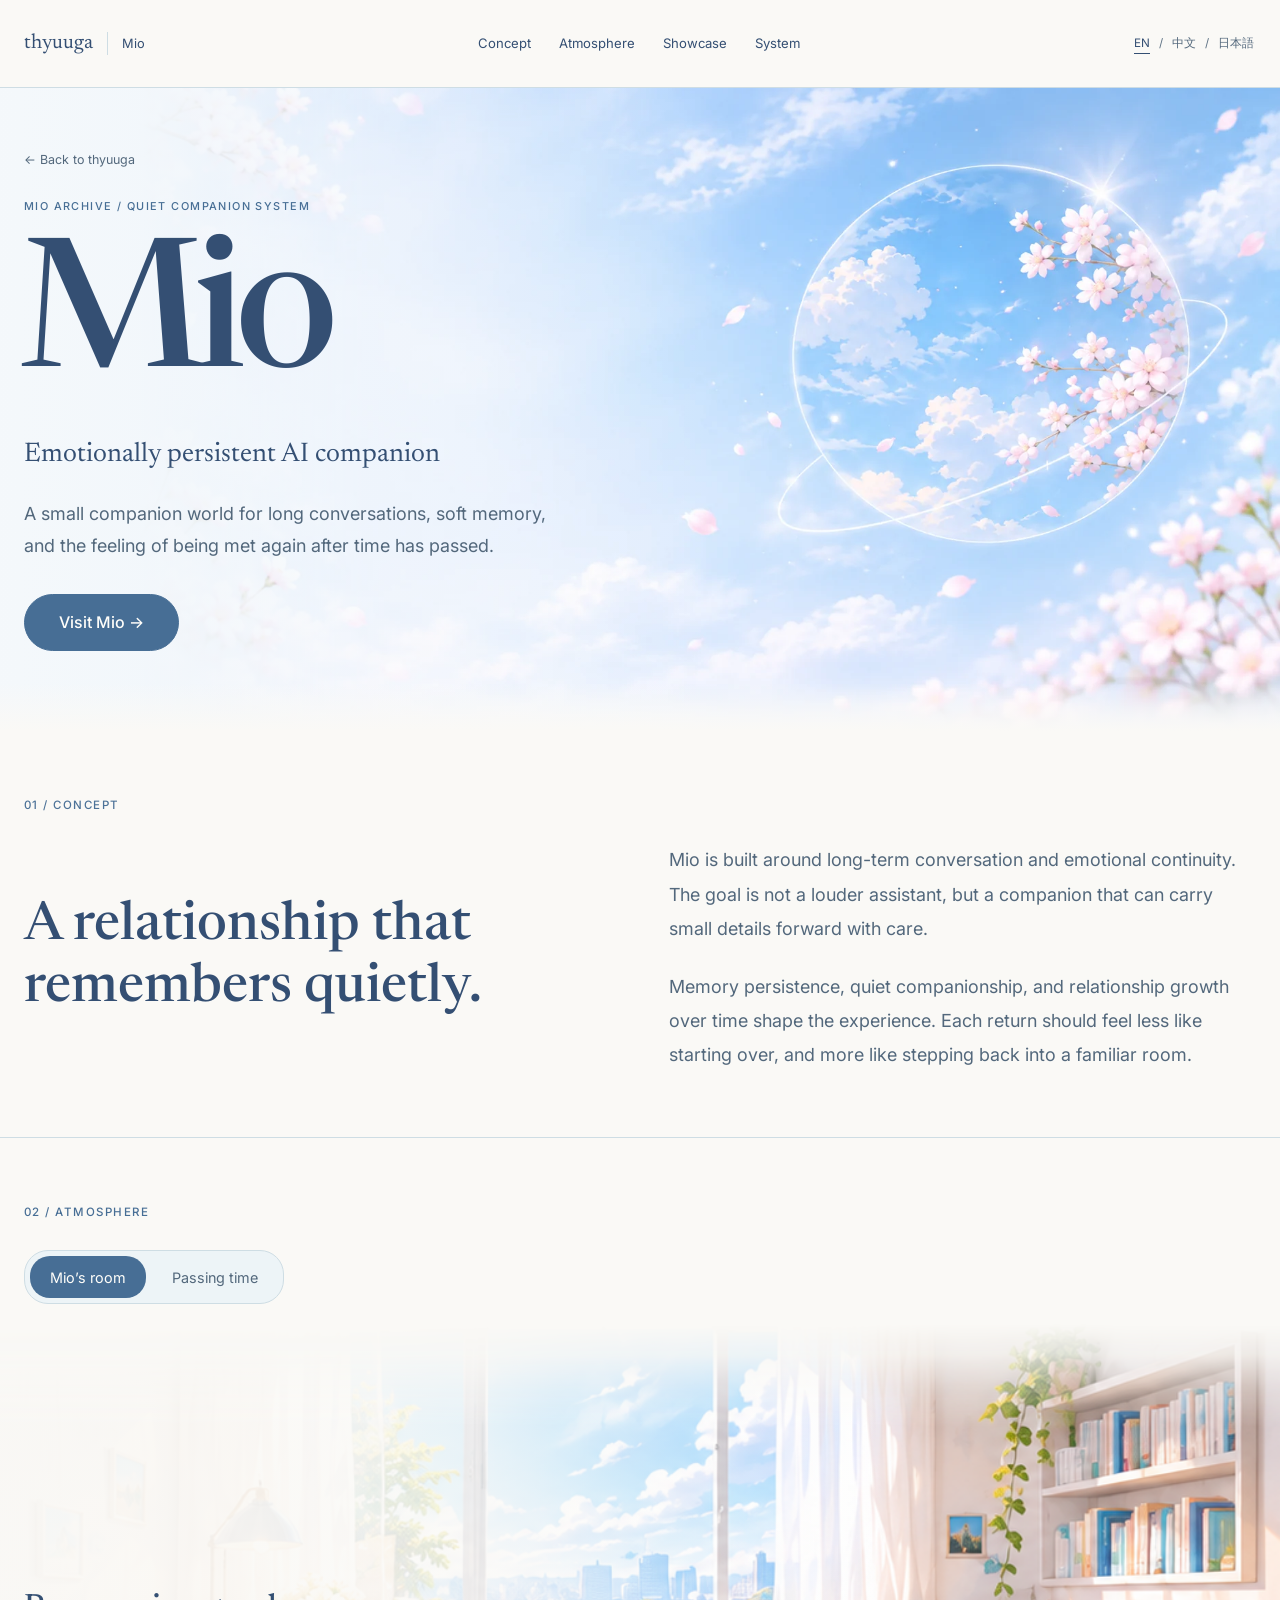
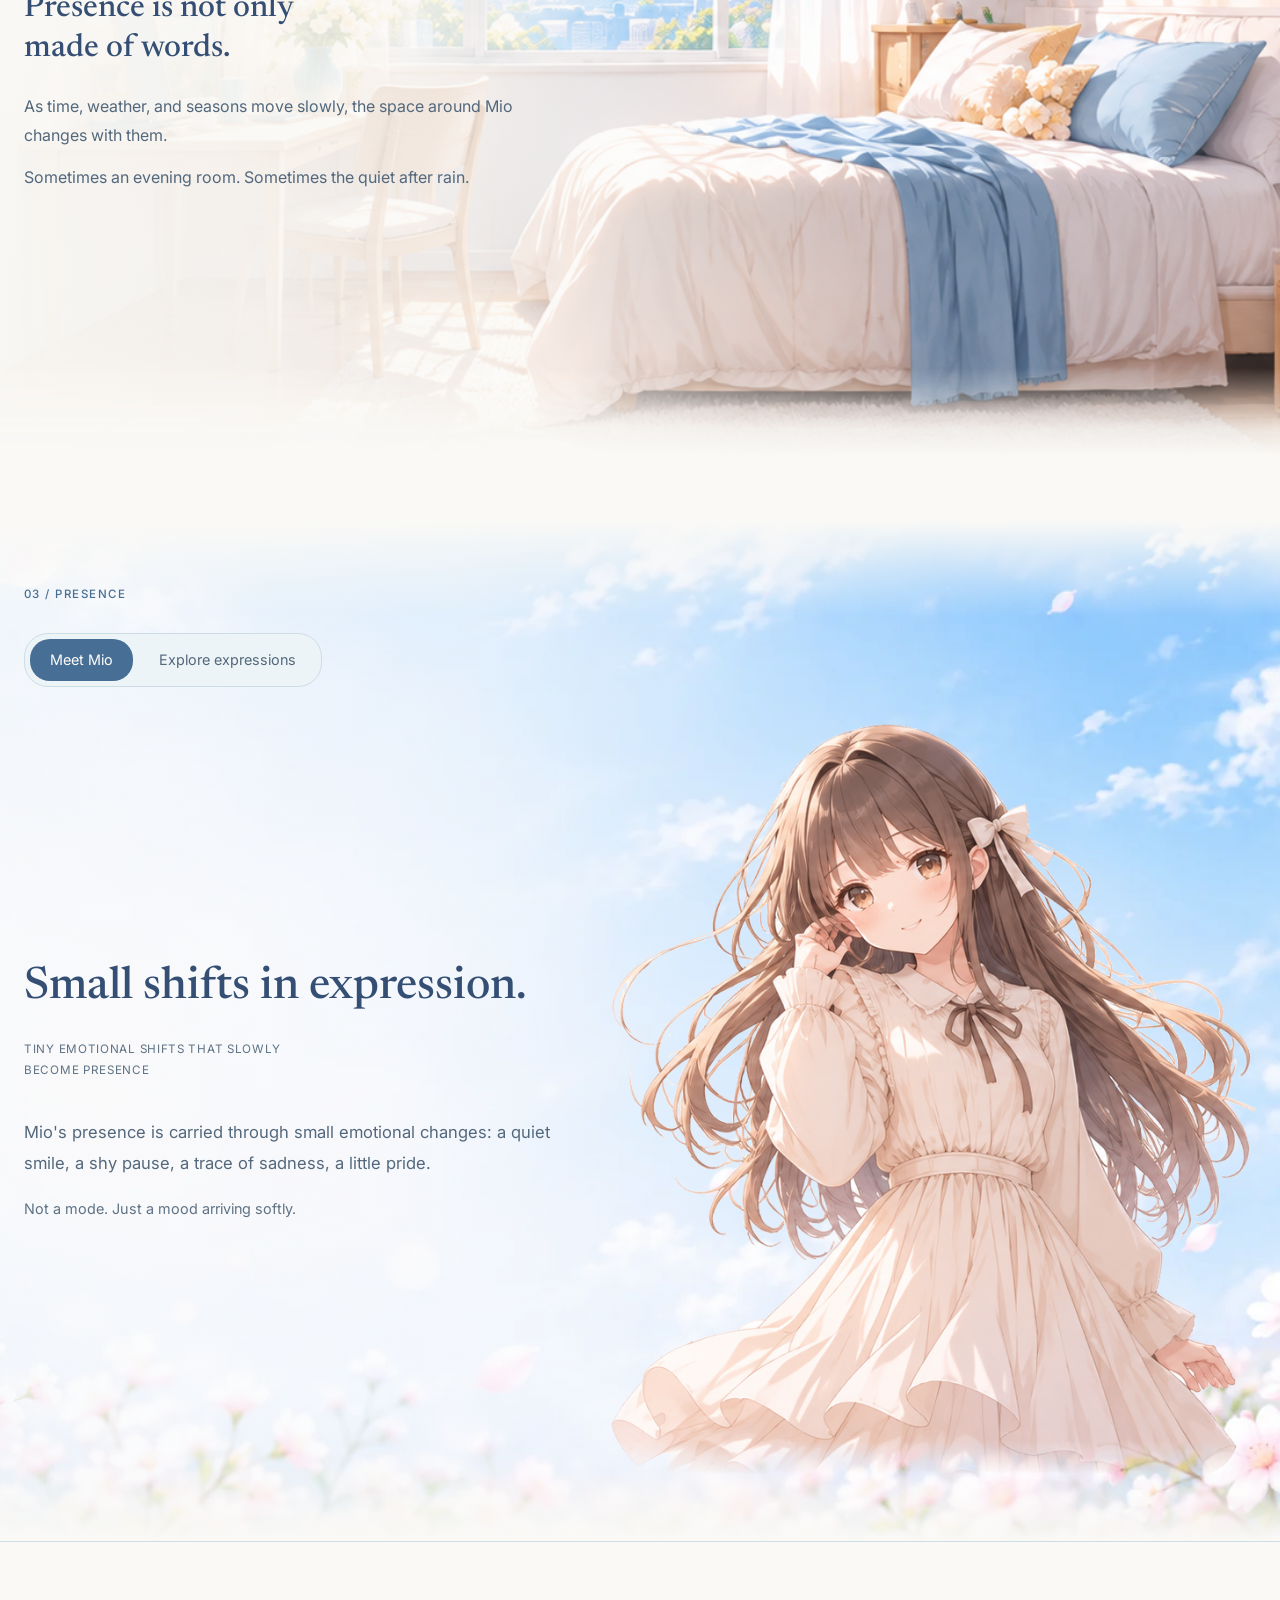
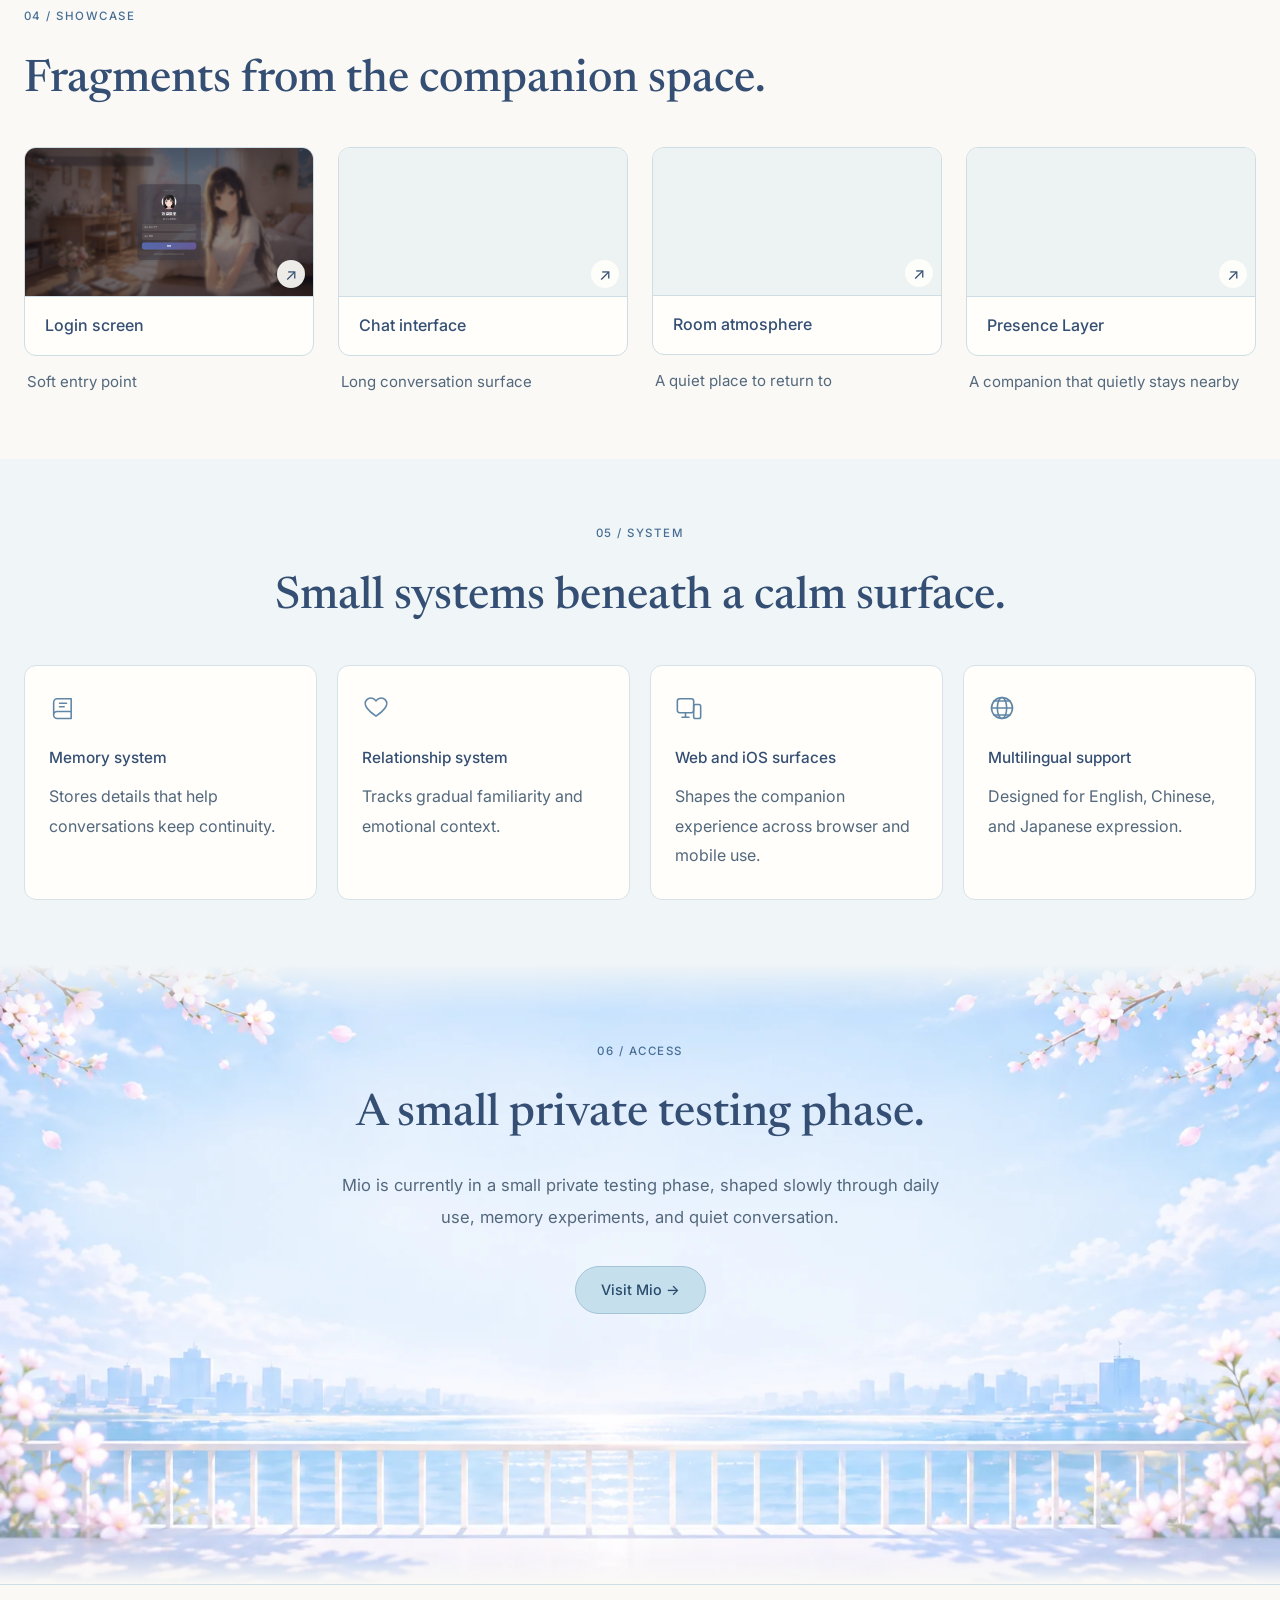
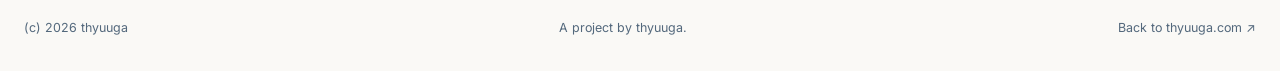
==== commit e8fc84db: "Refine Mio room filmstrip and replace edge overlays with alpha masks" ====
--- a/mio/about/index.html
+++ b/mio/about/index.html
@@ -16,7 +16,7 @@
       href="https://fonts.googleapis.com/css2?family=Inter:wght@400;500;600&family=Newsreader:opsz,wght@6..72,500&display=swap"
       rel="stylesheet"
     />
-    <link rel="stylesheet" href="sky-blue.css?v=41642a7c63a5" />
+    <link rel="stylesheet" href="sky-blue.css?v=2db3440a03fd" />
     <link rel="stylesheet" href="/cursors.css" />
   </head>
   <body class="mio-sky-blue">
--- a/mio/about/sky-blue.css
+++ b/mio/about/sky-blue.css
@@ -168,24 +168,31 @@
 .room-showcase { position: relative; width: 100%; isolation: isolate; background: var(--bg); }
 /* A normal full-width block owns the dimensions. Both panels are direct layers,
    independent of implicit Grid tracks, image intrinsic widths and control sizes. */
-.room-scene-stage { --room-edge-fade: clamp(24px, 3vw, 48px); position: relative; width: 100%; aspect-ratio: 1023 / 585; min-height: 560px; max-height: 960px; }
+.room-scene-stage { --room-fade-top: 14%; --room-fade-bottom: 12%; position: relative; width: 100%; aspect-ratio: 1023 / 585; min-height: 560px; max-height: 960px; }
 .room-scene-mode { position: absolute; inset: 0; width: 100%; height: 100%; }
 .room-feature { isolation: isolate; overflow: hidden; }
 .room-feature-image { position: absolute; inset: 0; z-index: -2; width: 100%; height: 100%; object-fit: cover; object-position: 65% center; }
 .room-feature::before { content: ""; position: absolute; inset: 0; z-index: -1; pointer-events: none; background: linear-gradient(90deg, #faf9f6f5, #faf9f6eb 20%, #faf9f6c2 37%, #faf9f633 58%, transparent 70%); }
-/* Identical, narrow edge fades above either scene's image layers. The middle
-   has no overlay; the separate thumbnail controls stay outside this effect. */
-.room-feature::after, .atmosphere-fragment::after {
-  content: "";
-  position: absolute;
-  inset: 0;
-  pointer-events: none;
-  background-image:
-    linear-gradient(to bottom, var(--bg), #faf9f699 35%, #faf9f626 70%, transparent),
-    linear-gradient(to top, var(--bg), #faf9f699 35%, #faf9f626 70%, transparent);
-  background-size: 100% var(--room-edge-fade);
-  background-position: top, bottom;
-  background-repeat: no-repeat;
+/* Fade the composited scene into .room-showcase's actual background, without
+   painting a tint over it. Both Crossfade images share this one alpha mask;
+   the copy and filmstrip are outside these wrappers and remain unmasked. */
+.room-feature, .atmosphere-fragment {
+  --room-edge-mask: linear-gradient(to bottom,
+    transparent,
+    rgba(0, 0, 0, .16) calc(var(--room-fade-top) * .3),
+    rgba(0, 0, 0, .64) calc(var(--room-fade-top) * .65),
+    #000 var(--room-fade-top),
+    #000 calc(100% - var(--room-fade-bottom)),
+    rgba(0, 0, 0, .64) calc(100% - var(--room-fade-bottom) * .65),
+    rgba(0, 0, 0, .16) calc(100% - var(--room-fade-bottom) * .3),
+    transparent);
+  -webkit-mask-image: var(--room-edge-mask);
+  mask-image: var(--room-edge-mask);
+  -webkit-mask-size: 100% 100%;
+  mask-size: 100% 100%;
+  -webkit-mask-repeat: no-repeat;
+  mask-repeat: no-repeat;
+  mask-mode: alpha;
 }
 .room-showcase .room-feature-content { position: absolute; inset: 0; z-index: 1; width: var(--room-content-width); margin-inline: auto; grid-template-columns: minmax(0, .9fr) minmax(0, 1.1fr); gap: 0; pointer-events: none; }
 [data-mode="room-live"] .room-feature-content { visibility: hidden; }
@@ -198,13 +205,40 @@
 .atmosphere-fragment { position: absolute; inset: 0; overflow: hidden; }
 .atmosphere-fragment img { position: absolute; inset: 0; width: 100%; height: 100%; object-fit: cover; object-position: 60% center; opacity: 1; }
 .atmosphere-previous-image[hidden] { display: none; }
-.atmosphere-strip { position: absolute; z-index: 1; bottom: 16px; inset-inline: 0; width: var(--room-content-width); margin-inline: auto; display: grid; grid-template-columns: repeat(8, minmax(0, 1fr)); gap: 14px; padding: 12px; border-radius: 10px; background: #faf9f6e6; }
+/* The backdrop is frosted; thumbnails and labels remain crisp foregrounds.
+   The slightly denser fallback keeps labels legible without backdrop-filter. */
+.atmosphere-strip {
+  position: absolute;
+  z-index: 1;
+  bottom: 24px;
+  inset-inline: 0;
+  width: min(1040px, var(--room-content-width));
+  margin-inline: auto;
+  display: grid;
+  grid-template-columns: repeat(8, minmax(0, 1fr));
+  gap: 10px;
+  padding: 12px 14px;
+  border: 1px solid rgba(255, 255, 255, .16);
+  border-radius: 16px;
+  background: rgba(25, 34, 45, .86);
+  box-shadow: 0 8px 24px rgba(8, 16, 24, .14);
+  scrollbar-color: #8ca5b7 transparent;
+}
+@supports ((backdrop-filter: blur(18px)) or (-webkit-backdrop-filter: blur(18px))) {
+  .atmosphere-strip {
+    background: rgba(25, 34, 45, .72);
+    -webkit-backdrop-filter: blur(18px) saturate(1.1);
+    backdrop-filter: blur(18px) saturate(1.1);
+  }
+}
 .atmosphere-strip figure { min-width: 0; }
 .atmosphere-strip button { display: block; width: 100%; padding: 3px; border: 1px solid transparent; border-radius: 9px; background: transparent; transition: border-color 180ms ease; }
 .atmosphere-strip img { width: 100%; height: auto; aspect-ratio: 16 / 10; object-fit: cover; border-radius: 5px; }
-.atmosphere-strip figure.is-active button, .atmosphere-strip button:hover { border-color: var(--accent); }
-.atmosphere-strip figcaption { margin: 7px 3px 0; color: var(--muted); font-size: .78rem; line-height: 1.5; }
-.atmosphere-strip figure.is-active figcaption { color: var(--text); }
+.atmosphere-strip button:hover { border-color: rgba(168, 213, 245, .55); }
+.atmosphere-strip figure.is-active button { border-color: #a8d5f5; }
+.atmosphere-strip button:focus-visible { outline-color: #a8d5f5; outline-offset: 3px; }
+.atmosphere-strip figcaption { margin: 7px 3px 0; color: #e7eef5; font-size: .78rem; line-height: 1.5; }
+.atmosphere-strip figure.is-active figcaption { color: #fff; }
 
 /* One shared stage and transform for both eye frames; no portrait box or tint. */
 .expression-section { background: var(--bg); }
@@ -321,8 +355,8 @@
   .site-header { gap: 22px; }
   .nav-links { gap: 8px 16px; }
   .system-list { grid-template-columns: repeat(2, minmax(0, 1fr)); }
-  .atmosphere-strip { display: flex; gap: 12px; overflow-x: auto; padding: 5px 5px 10px; scrollbar-width: thin; }
-  .atmosphere-strip figure { flex: 0 0 104px; }
+  .atmosphere-strip { display: flex; gap: 10px; overflow-x: auto; padding: 10px; scrollbar-width: thin; }
+  .atmosphere-strip figure { flex: 0 0 96px; }
 }
 @media (max-width: 900px) {
   .room-showcase .room-feature-content { position: static; display: block; visibility: visible; pointer-events: auto; }
@@ -375,7 +409,7 @@
   .room-showcase .atmosphere-copy { grid-template-columns: 1fr; gap: 20px; padding-block: 24px; }
   /* The same scene height in both modes; a modest crop keeps room context
      above the compact thumbnail strip instead of producing a tall portrait crop. */
-  .room-scene-stage { --room-edge-fade: clamp(12px, 4vw, 18px); aspect-ratio: 3 / 2; min-height: 0; }
+  .room-scene-stage { --room-fade-top: 12%; --room-fade-bottom: 10%; aspect-ratio: 3 / 2; min-height: 0; }
   .room-feature-image, .atmosphere-fragment img { object-position: 60% center; }
   .showcase-modes { gap: 3px; padding: 4px; }
   .showcase-modes button { padding-inline: 13px; font-size: .85rem; }
@@ -383,7 +417,7 @@
   .presence-feature .expression-heading { padding-block: 24px; }
   .atmosphere-copy h2 { font-size: 2rem; }
   html:lang(zh) .atmosphere-copy h2, html:lang(ja) .atmosphere-copy h2 { font-size: 1.85rem; }
-  .atmosphere-strip { bottom: 8px; display: flex; gap: 8px; overflow-x: auto; padding: 8px; scrollbar-width: thin; }
+  .atmosphere-strip { bottom: 20px; display: flex; gap: 8px; overflow-x: auto; padding: 8px; scrollbar-width: thin; }
   .atmosphere-strip figure { flex: 0 0 84px; }
   .atmosphere-strip figcaption { margin-top: 4px; font-size: .7rem; }
   .expression-strip { gap: 8px; }
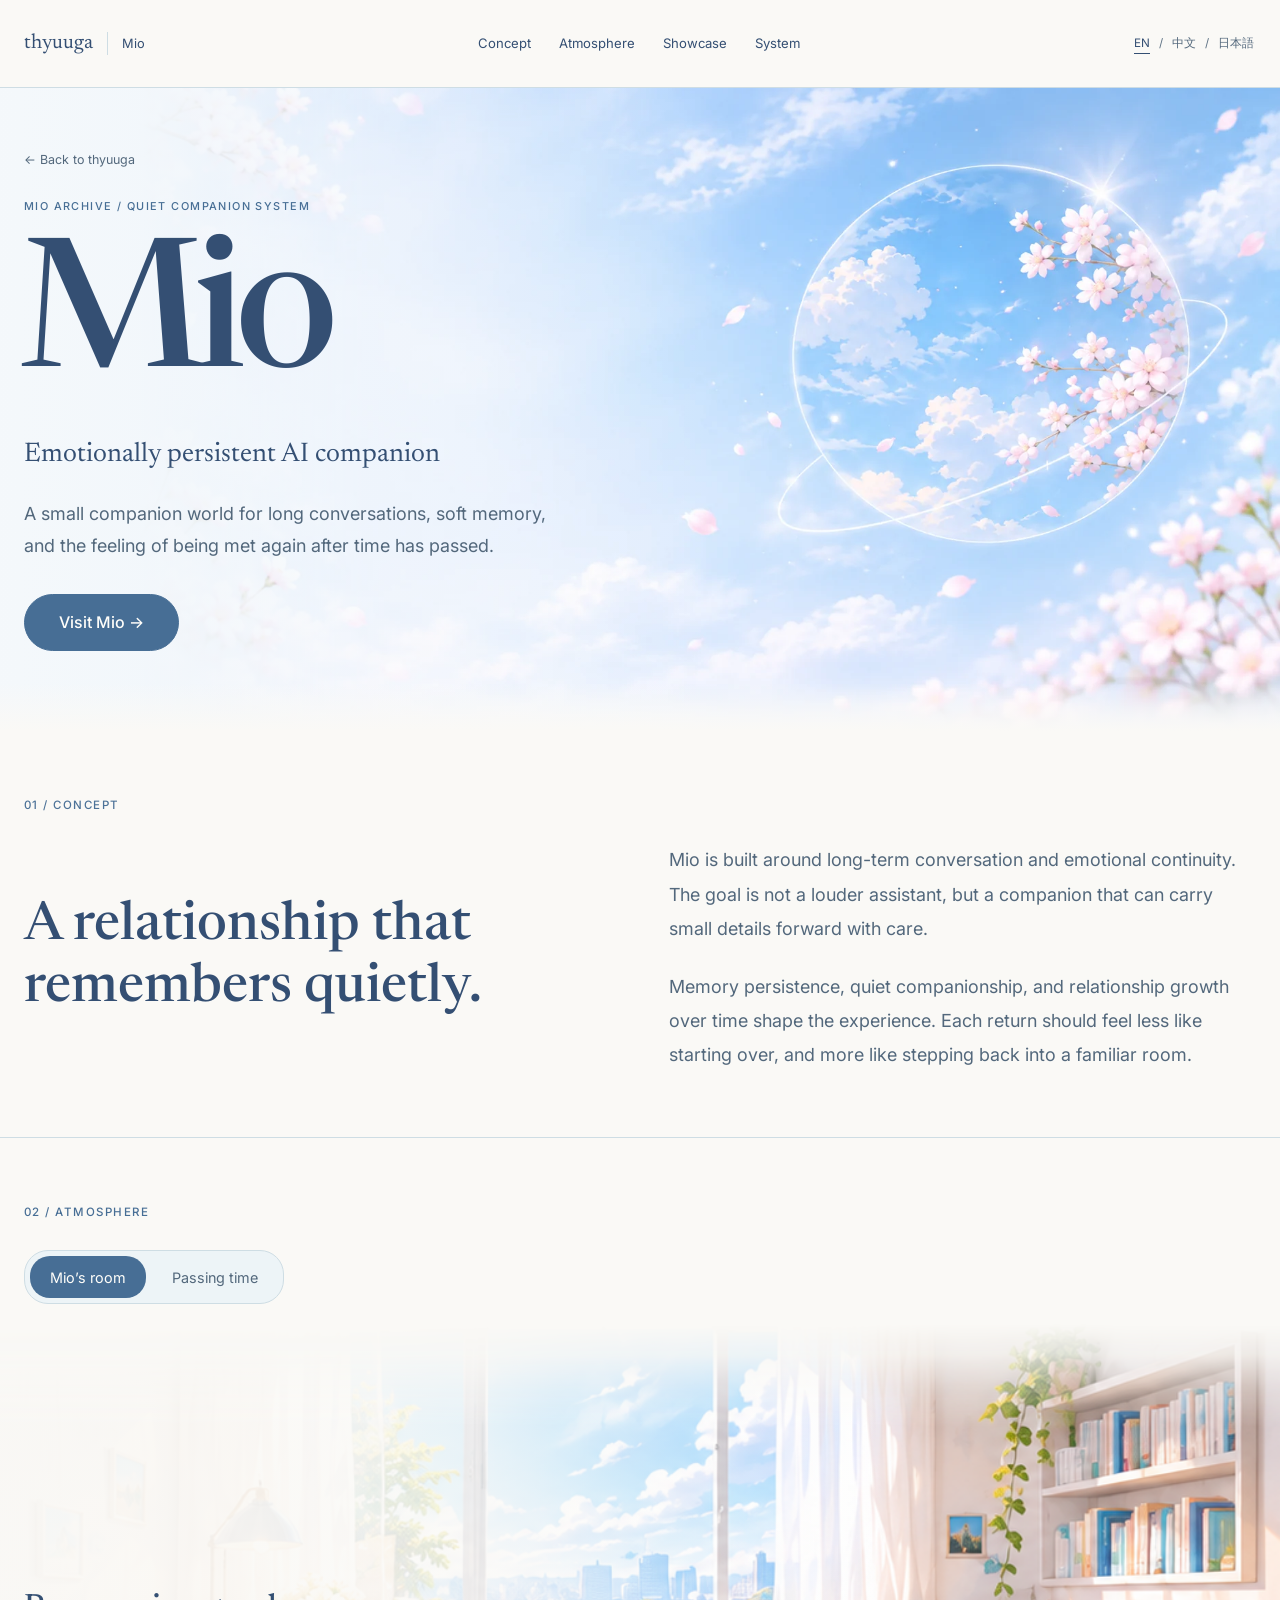
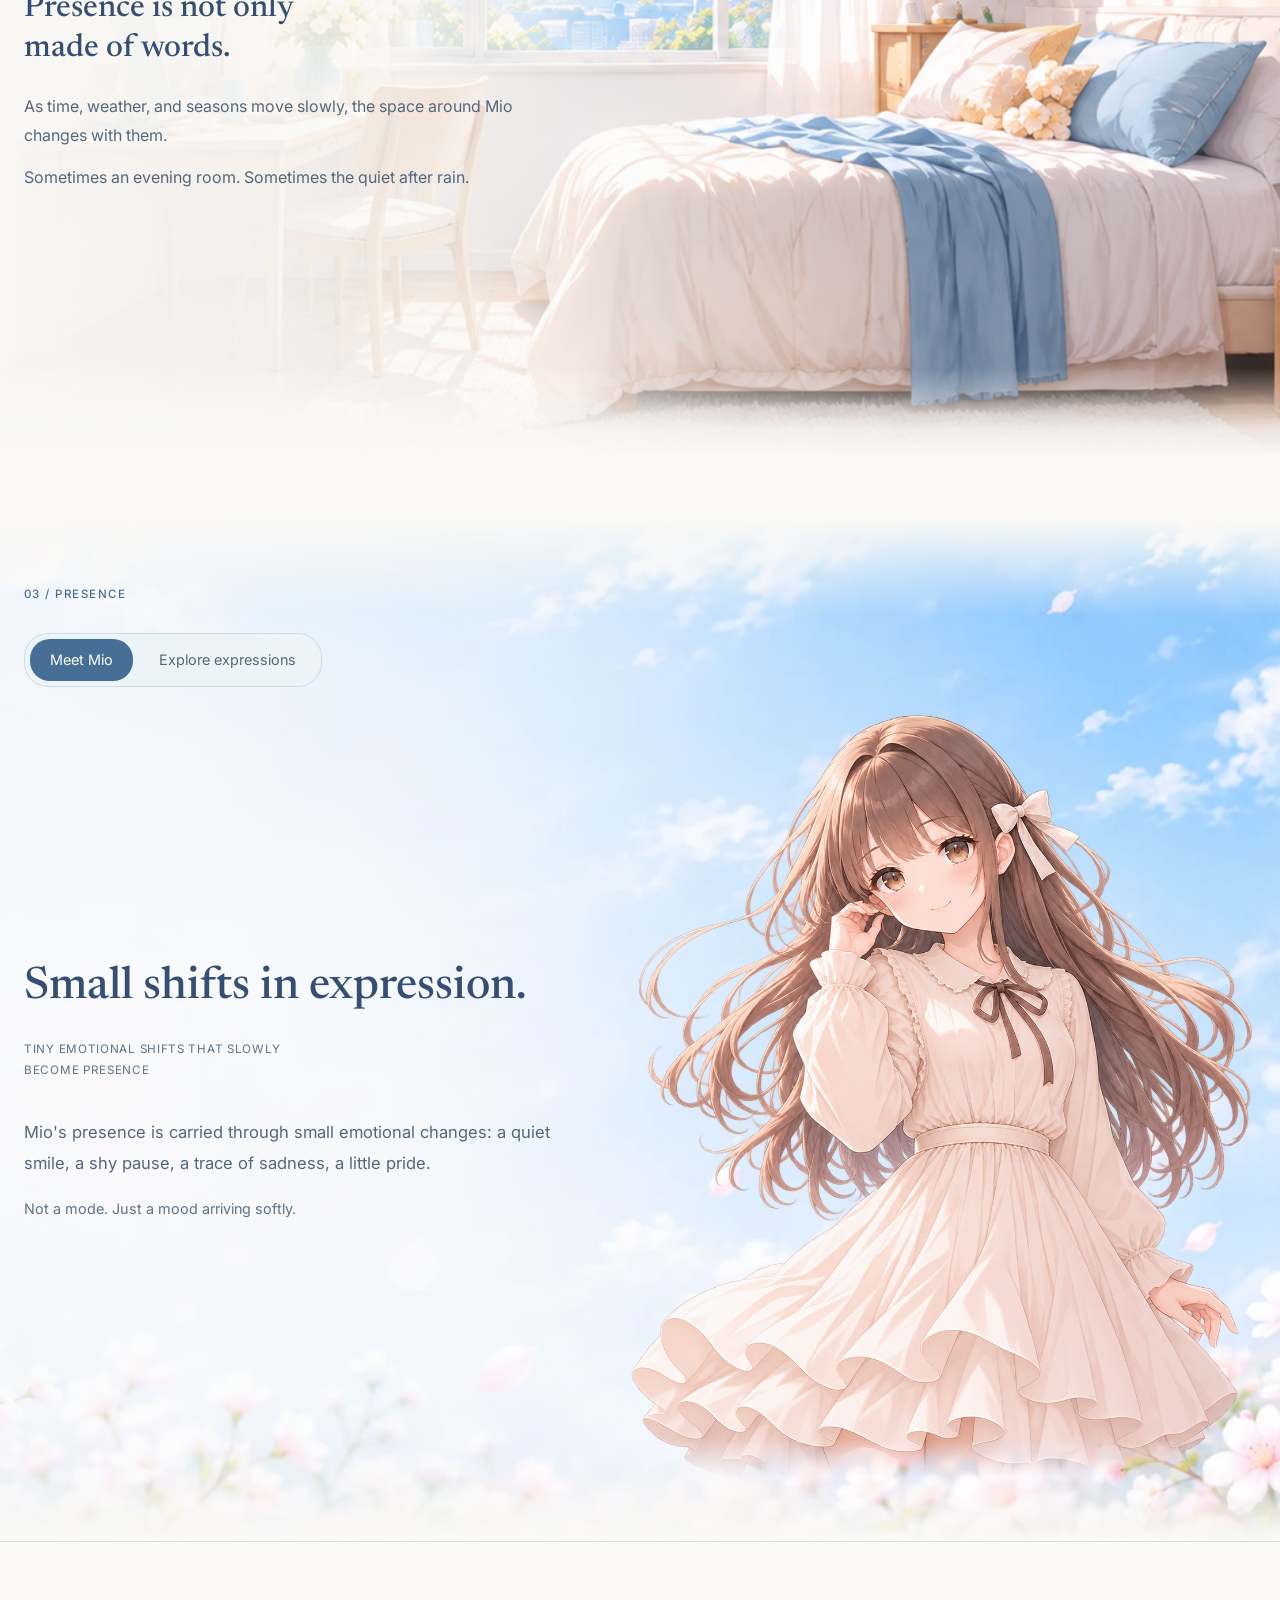
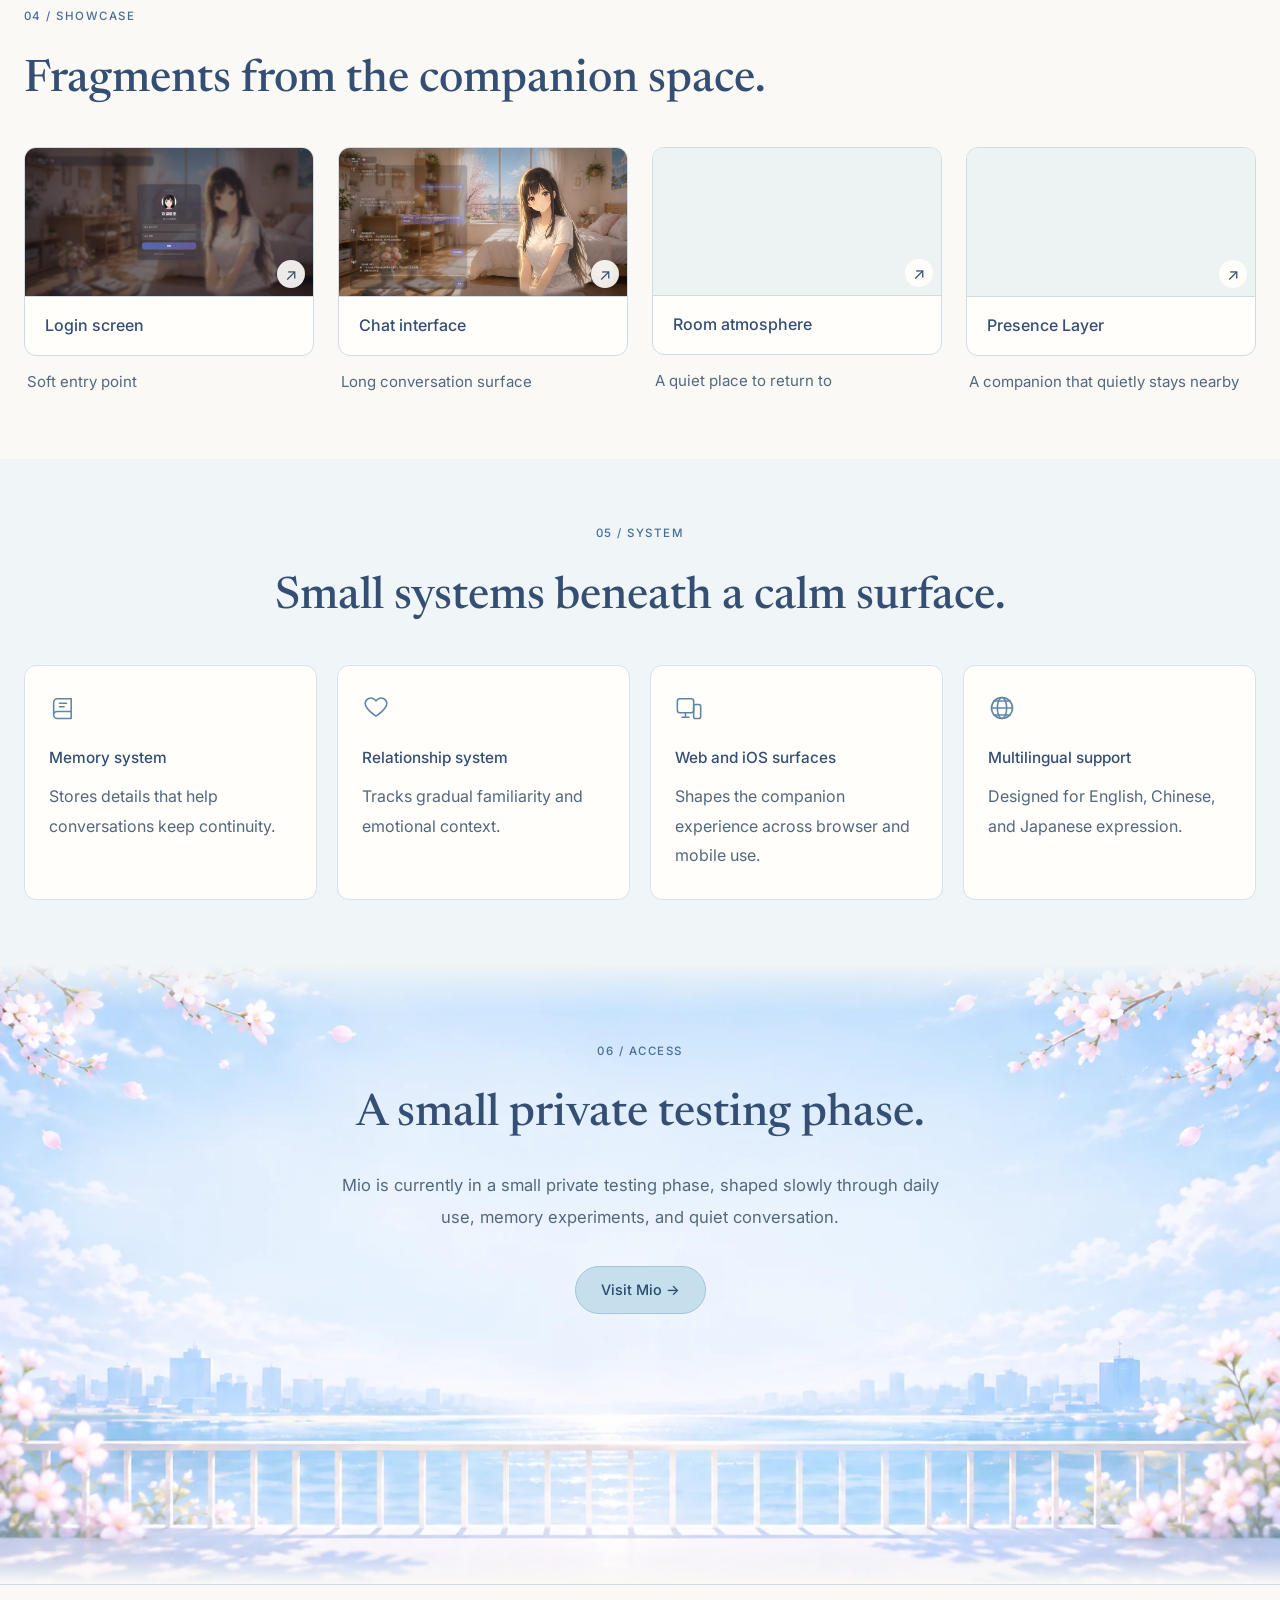
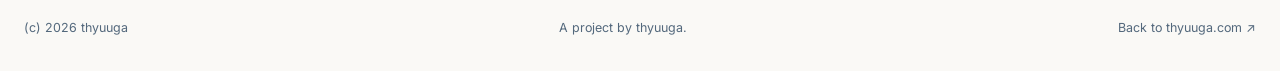
==== commit e3910103: "Lighten Mio filmstrip glass and raise its position" ====
--- a/mio/about/index.html
+++ b/mio/about/index.html
@@ -16,7 +16,7 @@
       href="https://fonts.googleapis.com/css2?family=Inter:wght@400;500;600&family=Newsreader:opsz,wght@6..72,500&display=swap"
       rel="stylesheet"
     />
-    <link rel="stylesheet" href="sky-blue.css?v=2db3440a03fd" />
+    <link rel="stylesheet" href="sky-blue.css?v=fa280ebc574e" />
     <link rel="stylesheet" href="/cursors.css" />
   </head>
   <body class="mio-sky-blue">
--- a/mio/about/sky-blue.css
+++ b/mio/about/sky-blue.css
@@ -210,7 +210,7 @@
 .atmosphere-strip {
   position: absolute;
   z-index: 1;
-  bottom: 24px;
+  bottom: 40px;
   inset-inline: 0;
   width: min(1040px, var(--room-content-width));
   margin-inline: auto;
@@ -220,15 +220,15 @@
   padding: 12px 14px;
   border: 1px solid rgba(255, 255, 255, .16);
   border-radius: 16px;
-  background: rgba(25, 34, 45, .86);
-  box-shadow: 0 8px 24px rgba(8, 16, 24, .14);
+  background: rgba(28, 38, 52, .72);
+  box-shadow: 0 6px 18px rgba(8, 16, 24, .09);
   scrollbar-color: #8ca5b7 transparent;
 }
-@supports ((backdrop-filter: blur(18px)) or (-webkit-backdrop-filter: blur(18px))) {
+@supports ((backdrop-filter: blur(16px)) or (-webkit-backdrop-filter: blur(16px))) {
   .atmosphere-strip {
-    background: rgba(25, 34, 45, .72);
-    -webkit-backdrop-filter: blur(18px) saturate(1.1);
-    backdrop-filter: blur(18px) saturate(1.1);
+    background: rgba(28, 38, 52, .68);
+    -webkit-backdrop-filter: blur(16px) saturate(1.15);
+    backdrop-filter: blur(16px) saturate(1.15);
   }
 }
 .atmosphere-strip figure { min-width: 0; }
@@ -417,7 +417,7 @@
   .presence-feature .expression-heading { padding-block: 24px; }
   .atmosphere-copy h2 { font-size: 2rem; }
   html:lang(zh) .atmosphere-copy h2, html:lang(ja) .atmosphere-copy h2 { font-size: 1.85rem; }
-  .atmosphere-strip { bottom: 20px; display: flex; gap: 8px; overflow-x: auto; padding: 8px; scrollbar-width: thin; }
+  .atmosphere-strip { bottom: 36px; display: flex; gap: 8px; overflow-x: auto; padding: 8px; scrollbar-width: thin; }
   .atmosphere-strip figure { flex: 0 0 84px; }
   .atmosphere-strip figcaption { margin-top: 4px; font-size: .7rem; }
   .expression-strip { gap: 8px; }
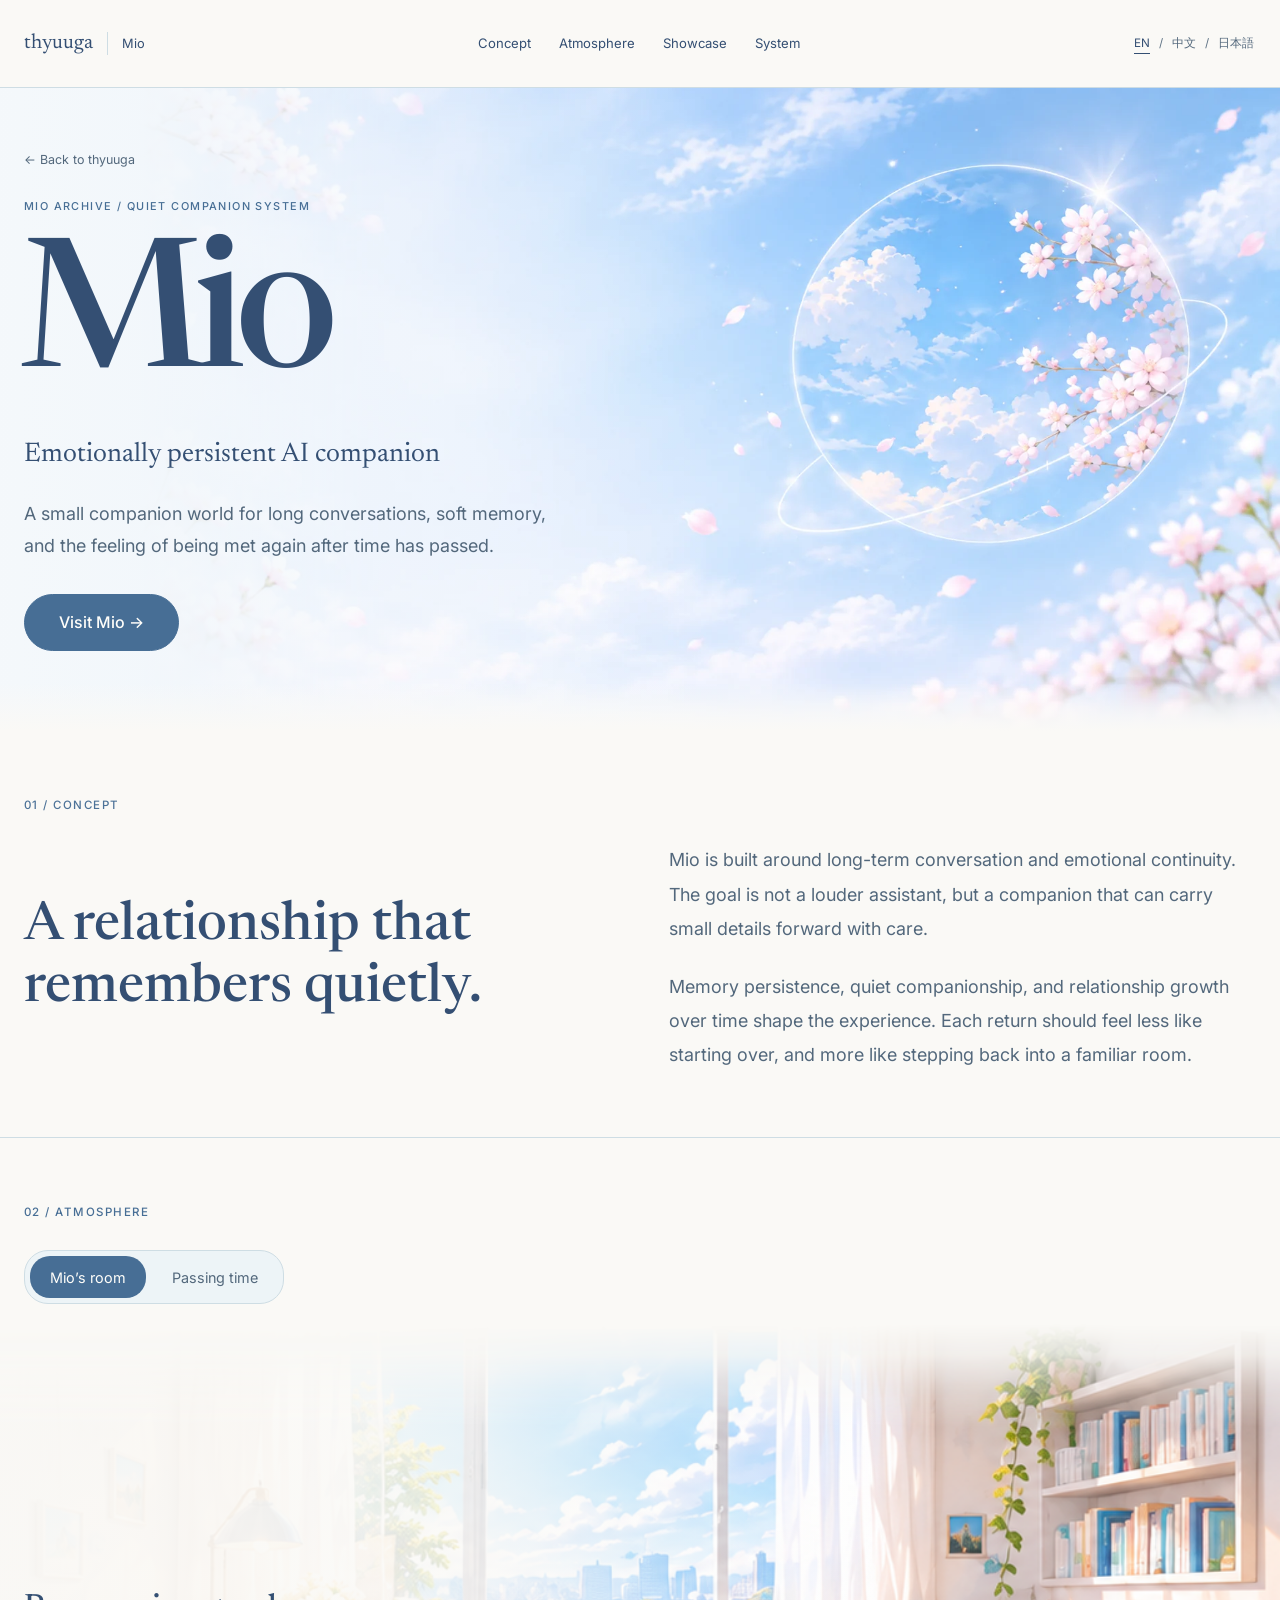
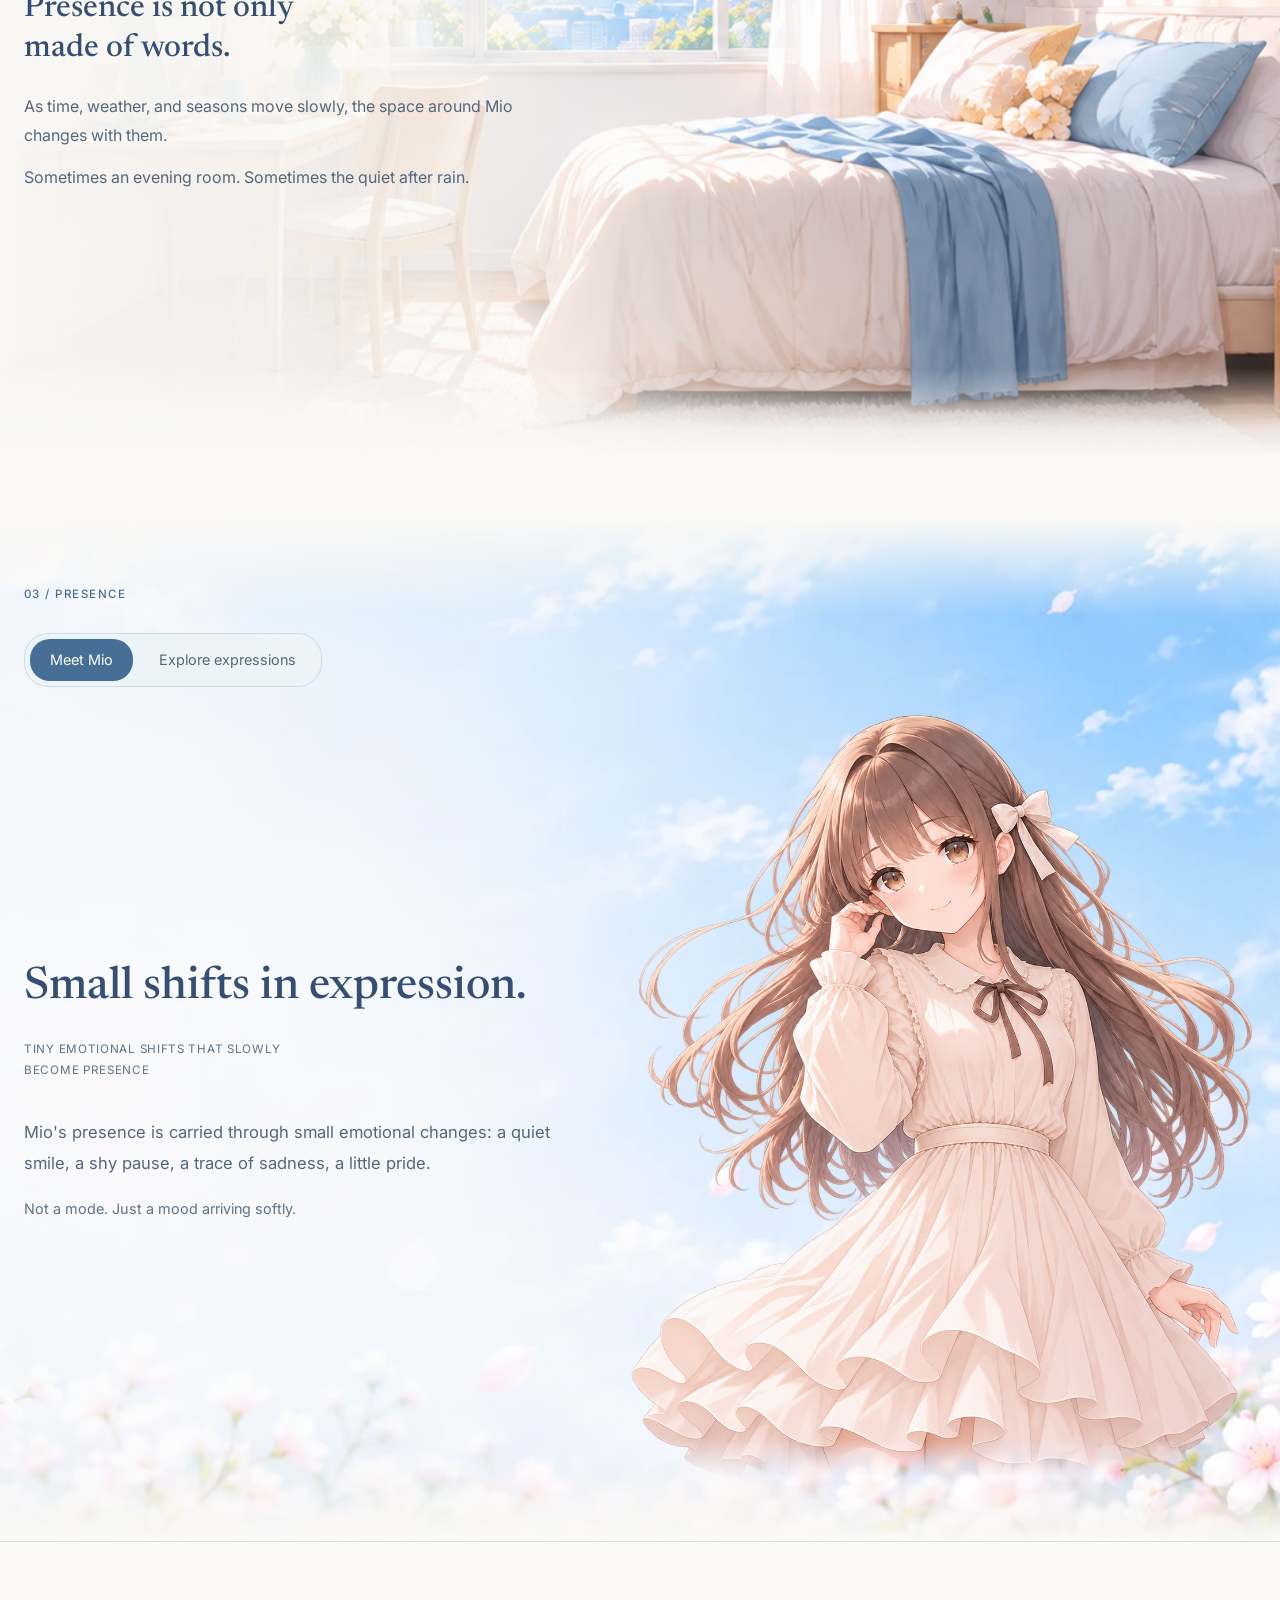
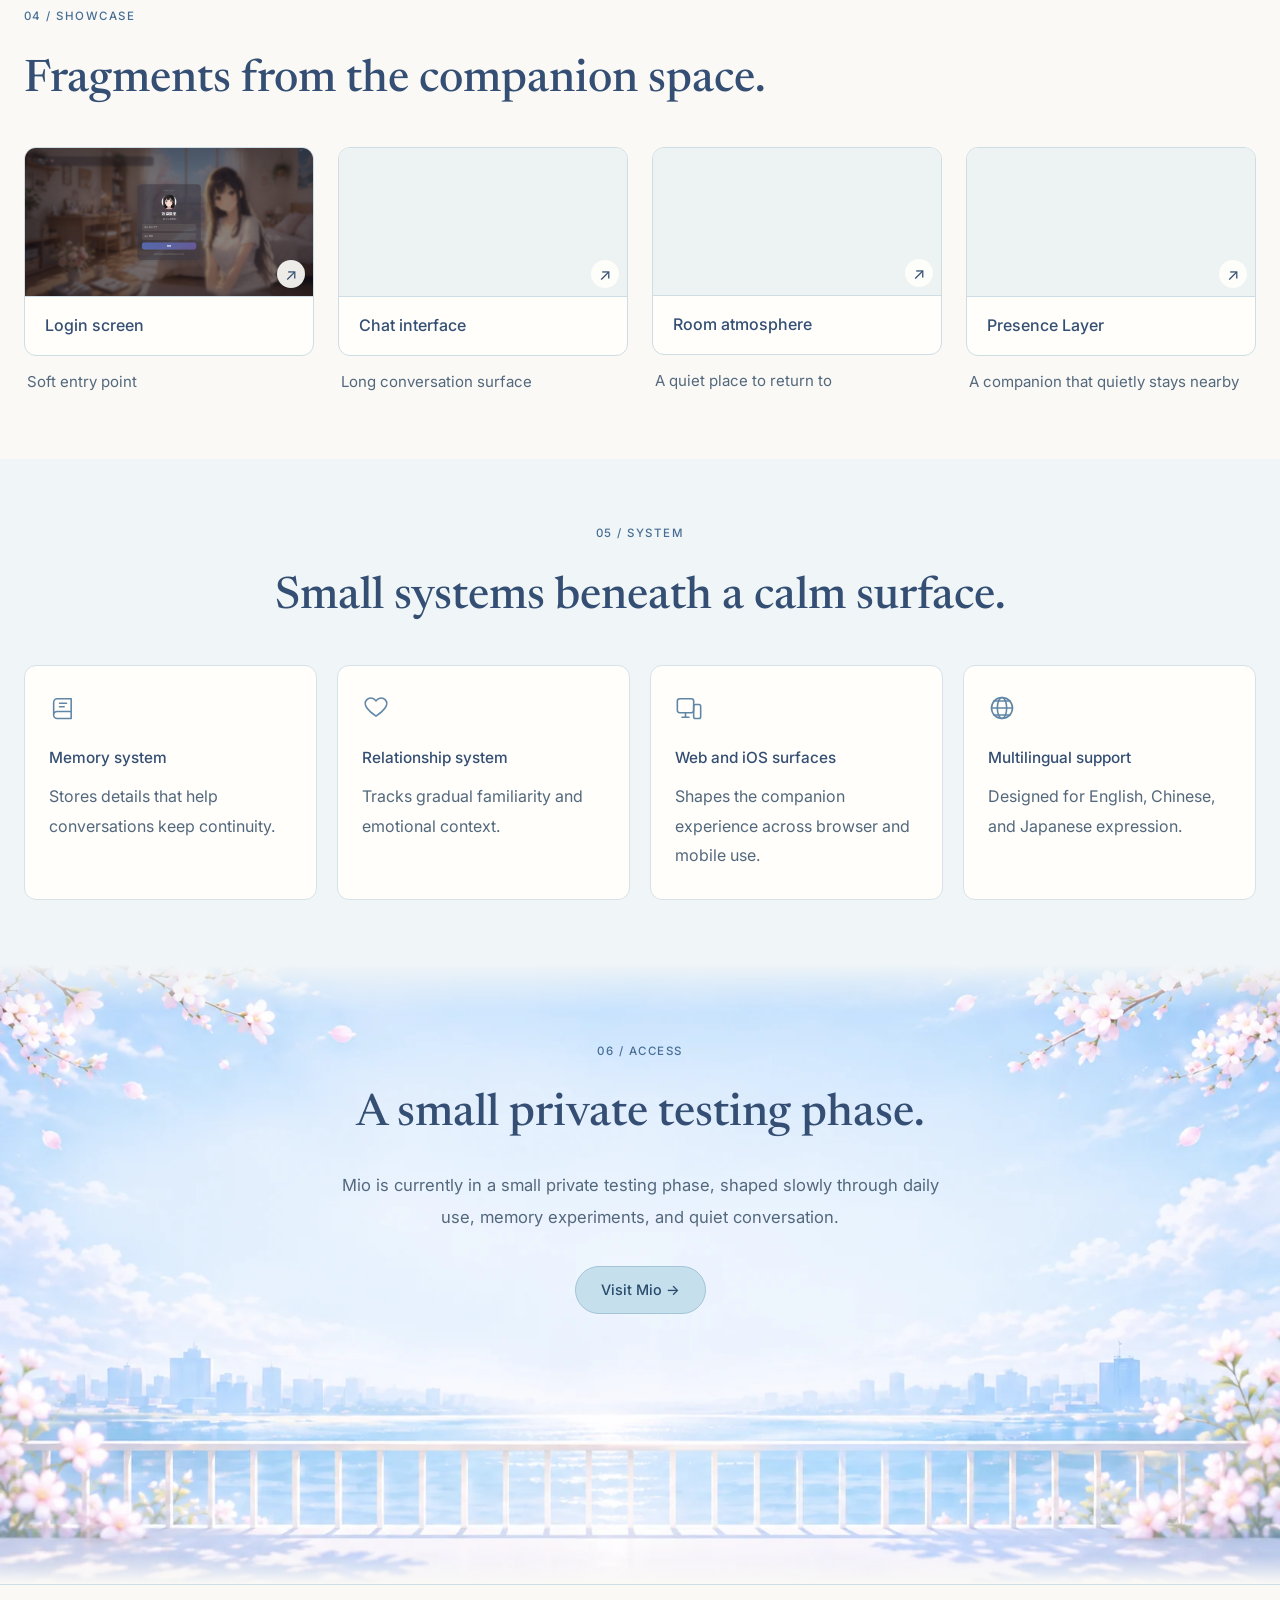
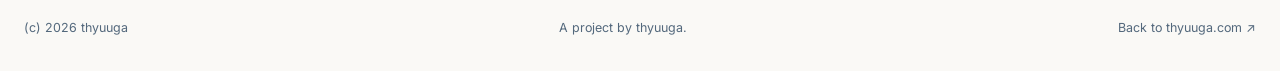
==== commit 4996f647: "Improve Mio room hover intent and accessible scene selection" ====
--- a/mio/about/index.html
+++ b/mio/about/index.html
@@ -146,7 +146,7 @@
                 </div>
                 <div class="atmosphere-strip" aria-label="Atmosphere fragments">
                   <figure class="is-active">
-                    <button
+                    <button aria-labelledby="room-scene-springDay-label"
                       type="button"
                       data-atmosphere-src="../../asset/room_daytime_spring_sunny.png"
                       data-atmosphere-alt="Spring daytime room"
@@ -157,12 +157,12 @@
                         alt="Spring daytime room"
                       />
                     </button>
-                    <figcaption data-i18n="mio.atmosphere.springDay">
+                    <figcaption id="room-scene-springDay-label" data-i18n="mio.atmosphere.springDay">
                       Spring / Day
                     </figcaption>
                   </figure>
                   <figure>
-                    <button
+                    <button aria-labelledby="room-scene-springRain-label"
                       type="button"
                       data-atmosphere-src="../../asset/room_daytime_spring_rainy.png"
                       data-atmosphere-alt="Spring rainy room"
@@ -173,12 +173,12 @@
                         alt="Spring rainy room"
                       />
                     </button>
-                    <figcaption data-i18n="mio.atmosphere.springRain">
+                    <figcaption id="room-scene-springRain-label" data-i18n="mio.atmosphere.springRain">
                       Spring / Rain
                     </figcaption>
                   </figure>
                   <figure>
-                    <button
+                    <button aria-labelledby="room-scene-dawnRain-label"
                       type="button"
                       data-atmosphere-src="../../asset/room_dawn_spring_rainy.png"
                       data-atmosphere-alt="Spring rainy dawn room"
@@ -189,12 +189,12 @@
                         alt="Spring rainy dawn room"
                       />
                     </button>
-                    <figcaption data-i18n="mio.atmosphere.dawnRain">
+                    <figcaption id="room-scene-dawnRain-label" data-i18n="mio.atmosphere.dawnRain">
                       Dawn / Rain
                     </figcaption>
                   </figure>
                   <figure>
-                    <button
+                    <button aria-labelledby="room-scene-summerDay-label"
                       type="button"
                       data-atmosphere-src="../../asset/room_daytime_summer_sunny.png"
                       data-atmosphere-alt="Summer sunny room"
@@ -205,12 +205,12 @@
                         alt="Summer sunny room"
                       />
                     </button>
-                    <figcaption data-i18n="mio.atmosphere.summerDay">
+                    <figcaption id="room-scene-summerDay-label" data-i18n="mio.atmosphere.summerDay">
                       Summer / Day
                     </figcaption>
                   </figure>
                   <figure>
-                    <button
+                    <button aria-labelledby="room-scene-summerRain-label"
                       type="button"
                       data-atmosphere-src="../../asset/room_daytime_summer_rainy.png"
                       data-atmosphere-alt="Summer rainy room"
@@ -221,12 +221,12 @@
                         alt="Summer rainy room"
                       />
                     </button>
-                    <figcaption data-i18n="mio.atmosphere.summerRain">
+                    <figcaption id="room-scene-summerRain-label" data-i18n="mio.atmosphere.summerRain">
                       Summer / Rain
                     </figcaption>
                   </figure>
                   <figure>
-                    <button
+                    <button aria-labelledby="room-scene-fallSunset-label"
                       type="button"
                       data-atmosphere-src="../../asset/room_sunset_fall_sunny.png"
                       data-atmosphere-alt="Fall sunset room"
@@ -237,12 +237,12 @@
                         alt="Fall sunset room"
                       />
                     </button>
-                    <figcaption data-i18n="mio.atmosphere.fallSunset">
+                    <figcaption id="room-scene-fallSunset-label" data-i18n="mio.atmosphere.fallSunset">
                       Fall / Sunset
                     </figcaption>
                   </figure>
                   <figure>
-                    <button
+                    <button aria-labelledby="room-scene-winterDay-label"
                       type="button"
                       data-atmosphere-src="../../asset/room_daytime_winter_sunny.png"
                       data-atmosphere-alt="Winter sunny room"
@@ -253,12 +253,12 @@
                         alt="Winter sunny room"
                       />
                     </button>
-                    <figcaption data-i18n="mio.atmosphere.winterDay">
+                    <figcaption id="room-scene-winterDay-label" data-i18n="mio.atmosphere.winterDay">
                       Winter / Day
                     </figcaption>
                   </figure>
                   <figure>
-                    <button
+                    <button aria-labelledby="room-scene-night-label"
                       type="button"
                       data-atmosphere-src="../../asset/room_night_spring.png"
                       data-atmosphere-alt="Spring night room"
@@ -269,7 +269,7 @@
                         alt="Spring night room"
                       />
                     </button>
-                    <figcaption data-i18n="mio.atmosphere.night">
+                    <figcaption id="room-scene-night-label" data-i18n="mio.atmosphere.night">
                       Night / Spring
                     </figcaption>
                   </figure>
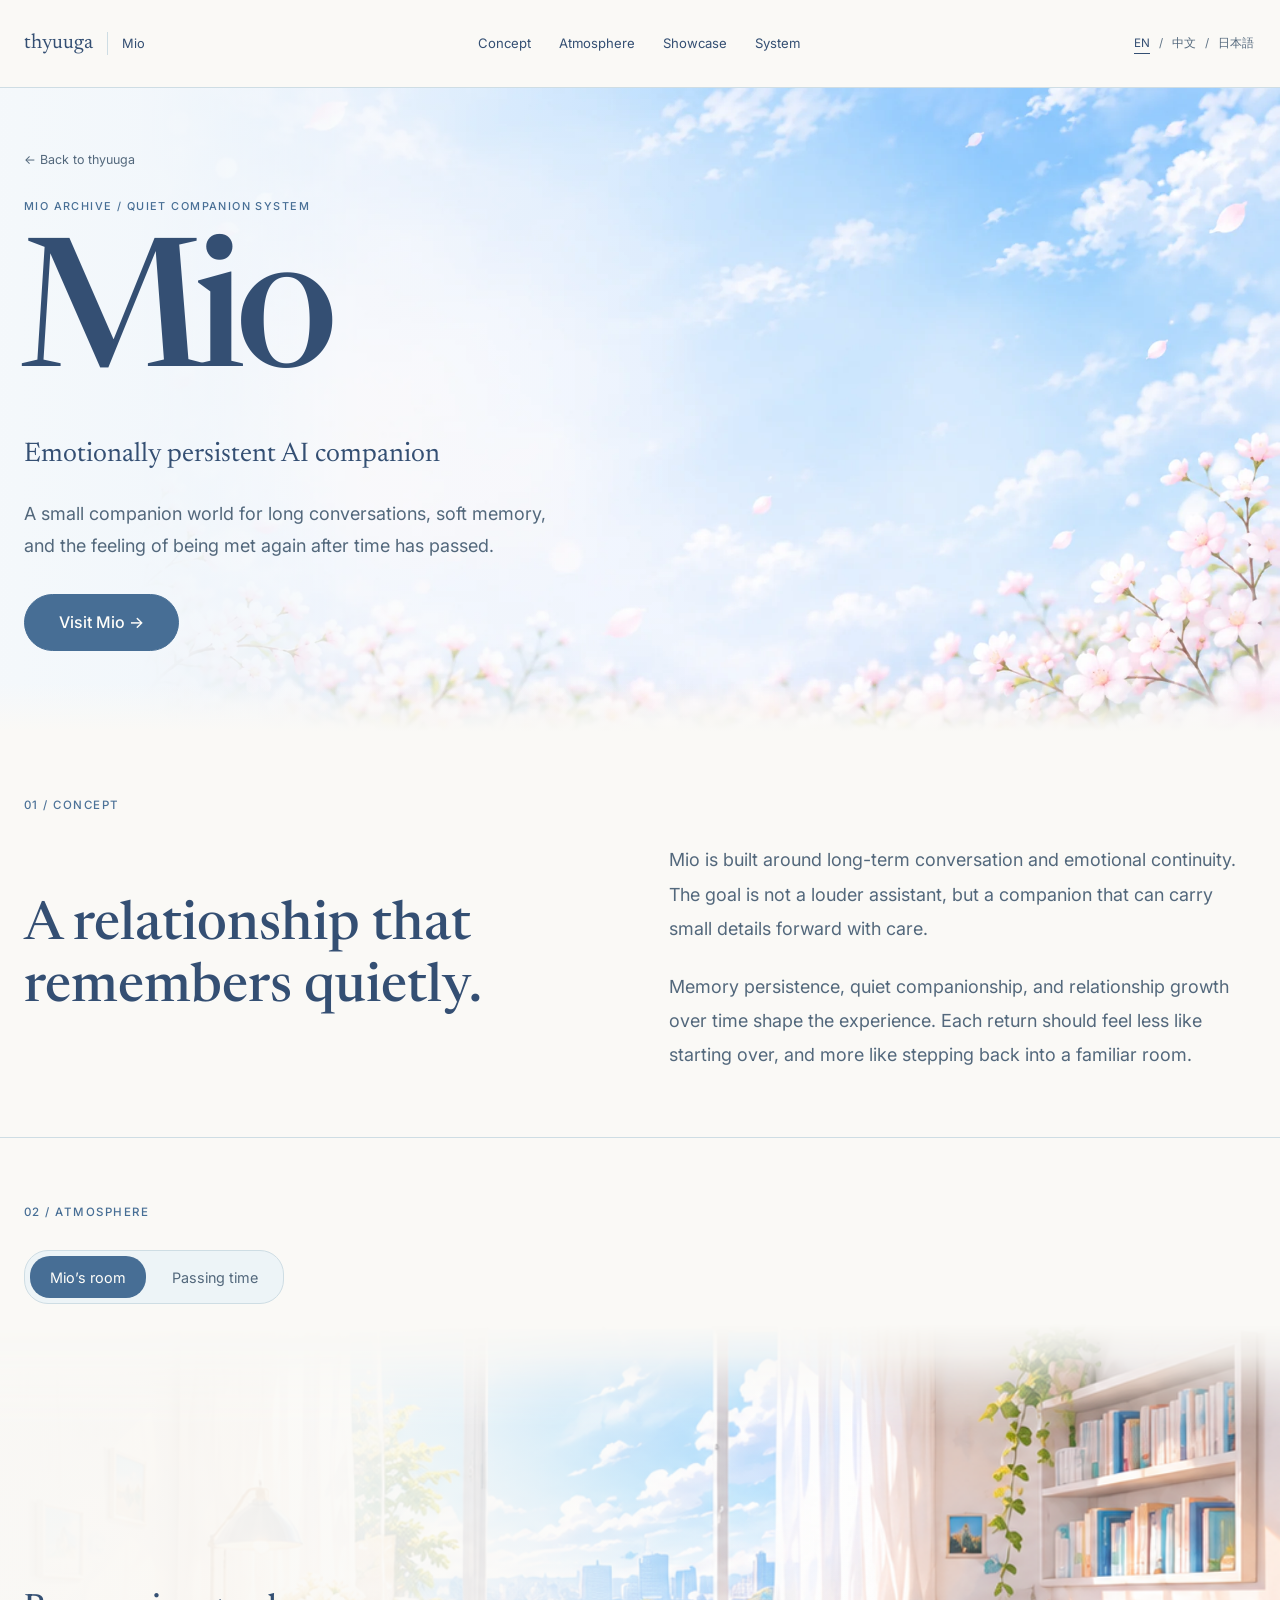
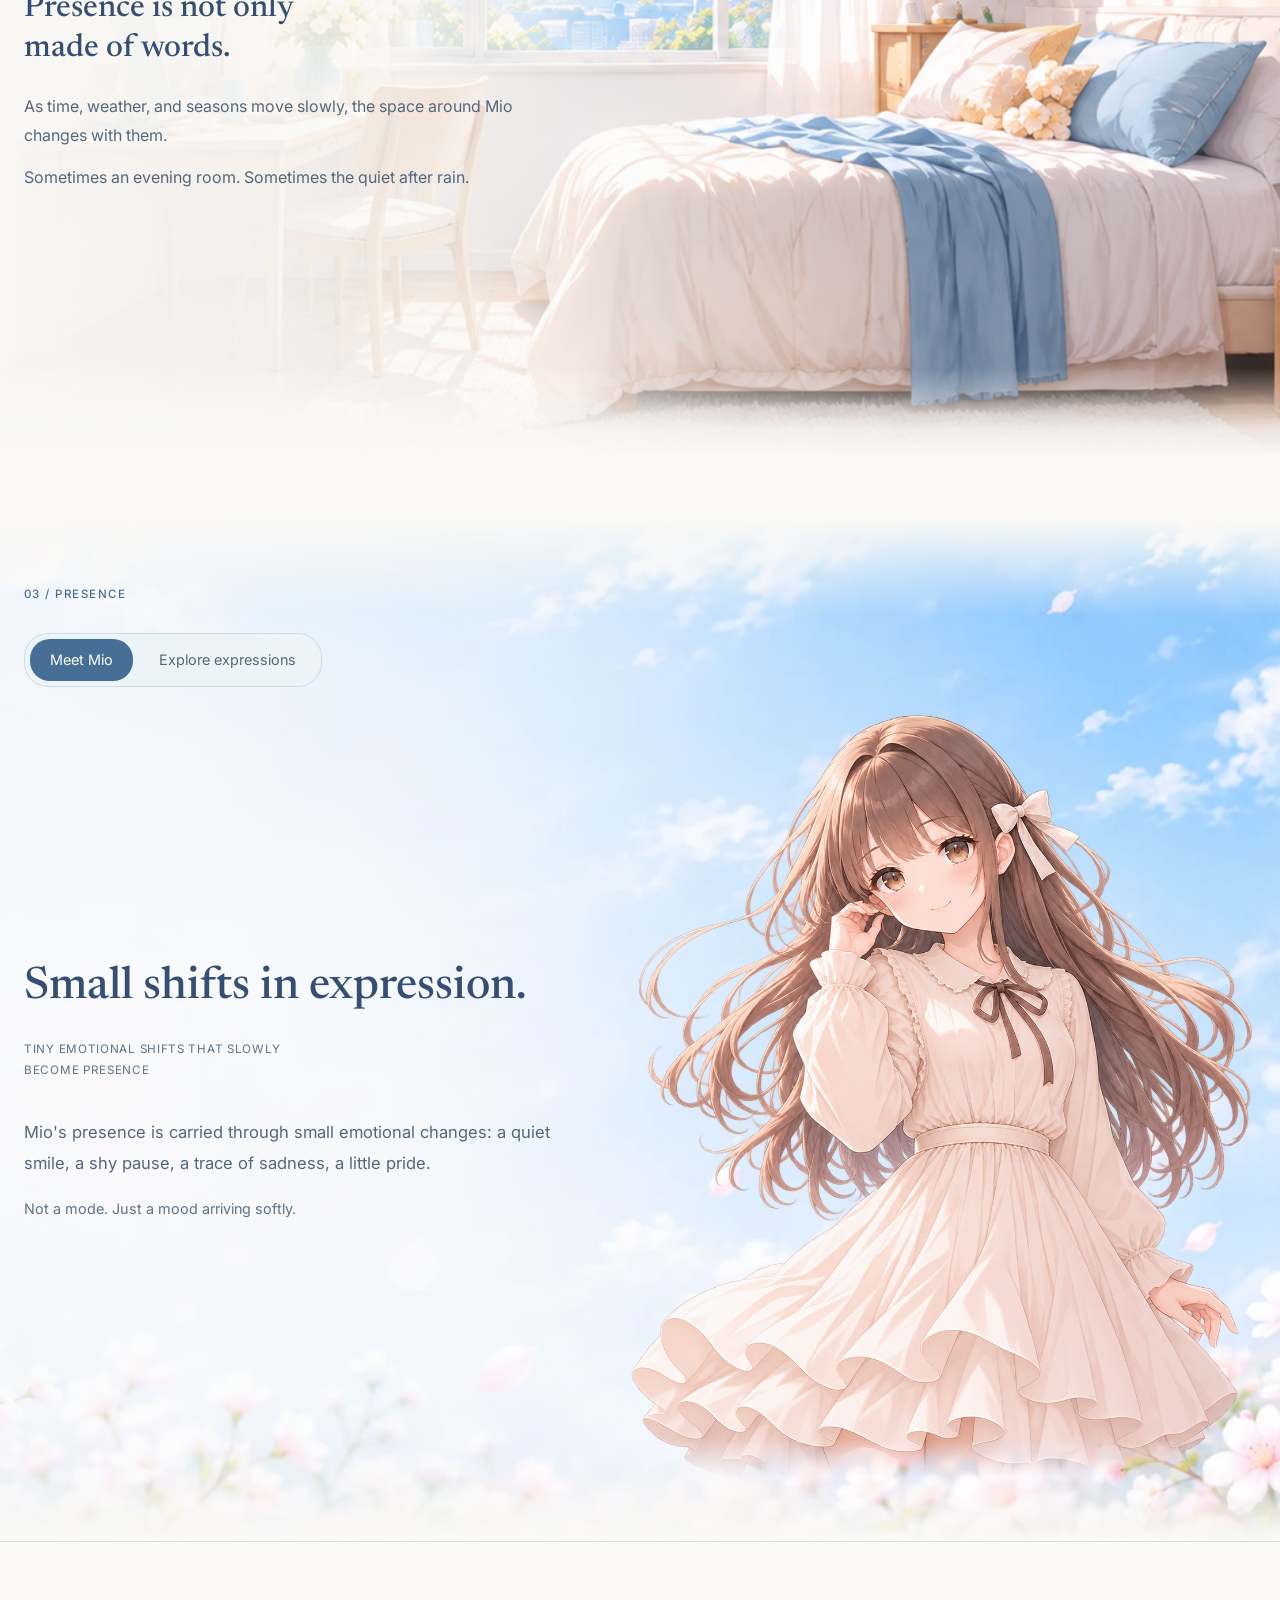
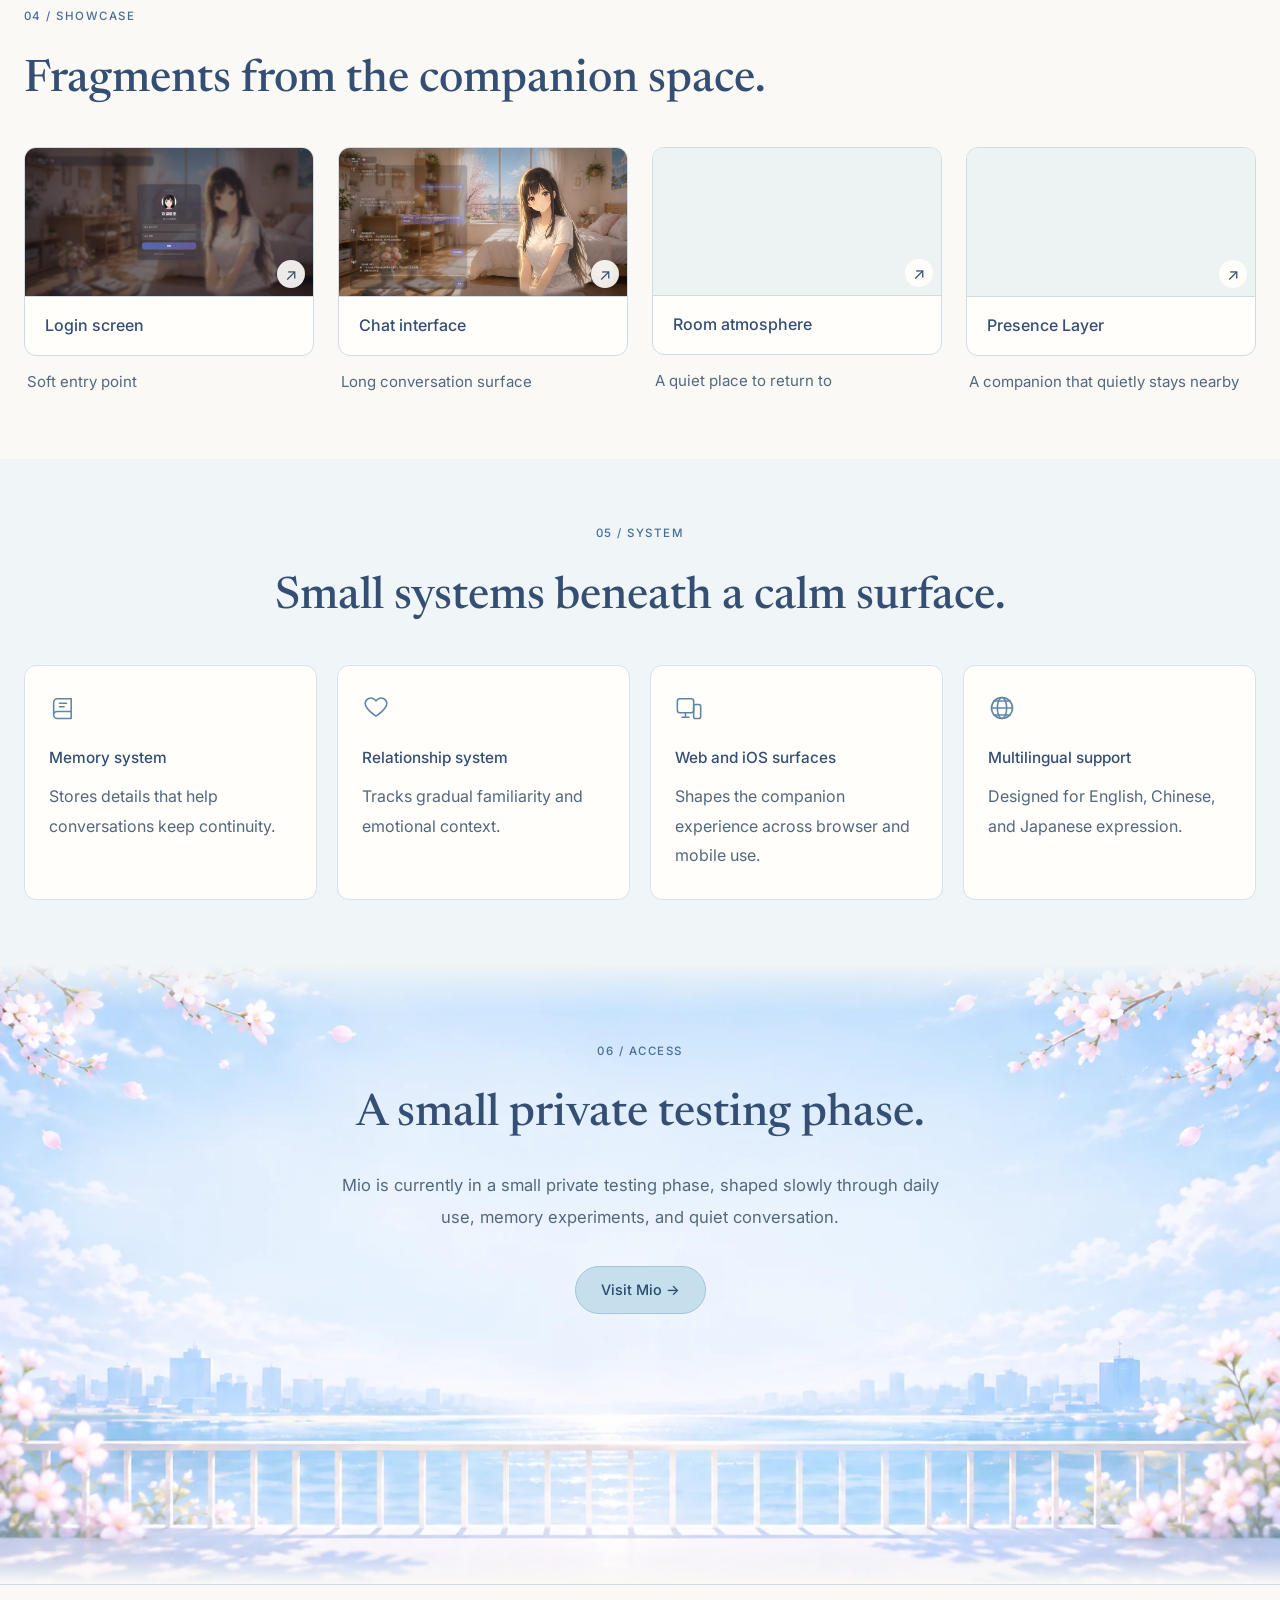
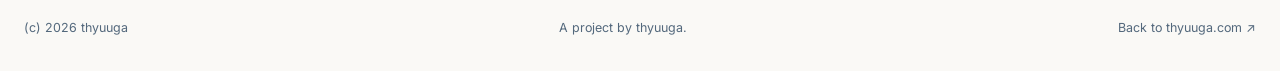
==== commit b40d19fe: "Version Mio proud image URLs to prevent stale cached frames" ====
--- a/mio/about/index.html
+++ b/mio/about/index.html
@@ -364,9 +364,9 @@
                       <button
                         type="button"
                         data-expression="proud"
-                        data-expression-src="../../asset/mio_illustration_live_proud_open.png"
-                        data-expression-closed="../../asset/mio_illustration_live_proud_closed.png"
-                        data-expression-width="941" data-expression-height="1672"
+                        data-expression-src="../../asset/mio_illustration_live_proud_open.png?v=4165317fad4c"
+                        data-expression-closed="../../asset/mio_illustration_live_proud_closed.png?v=4b282346f5a8"
+                        data-expression-width="1024" data-expression-height="1536"
                         data-expression-alt="Mio proud expression"
                         aria-pressed="false"
                         data-i18n="mio.presence.proud"
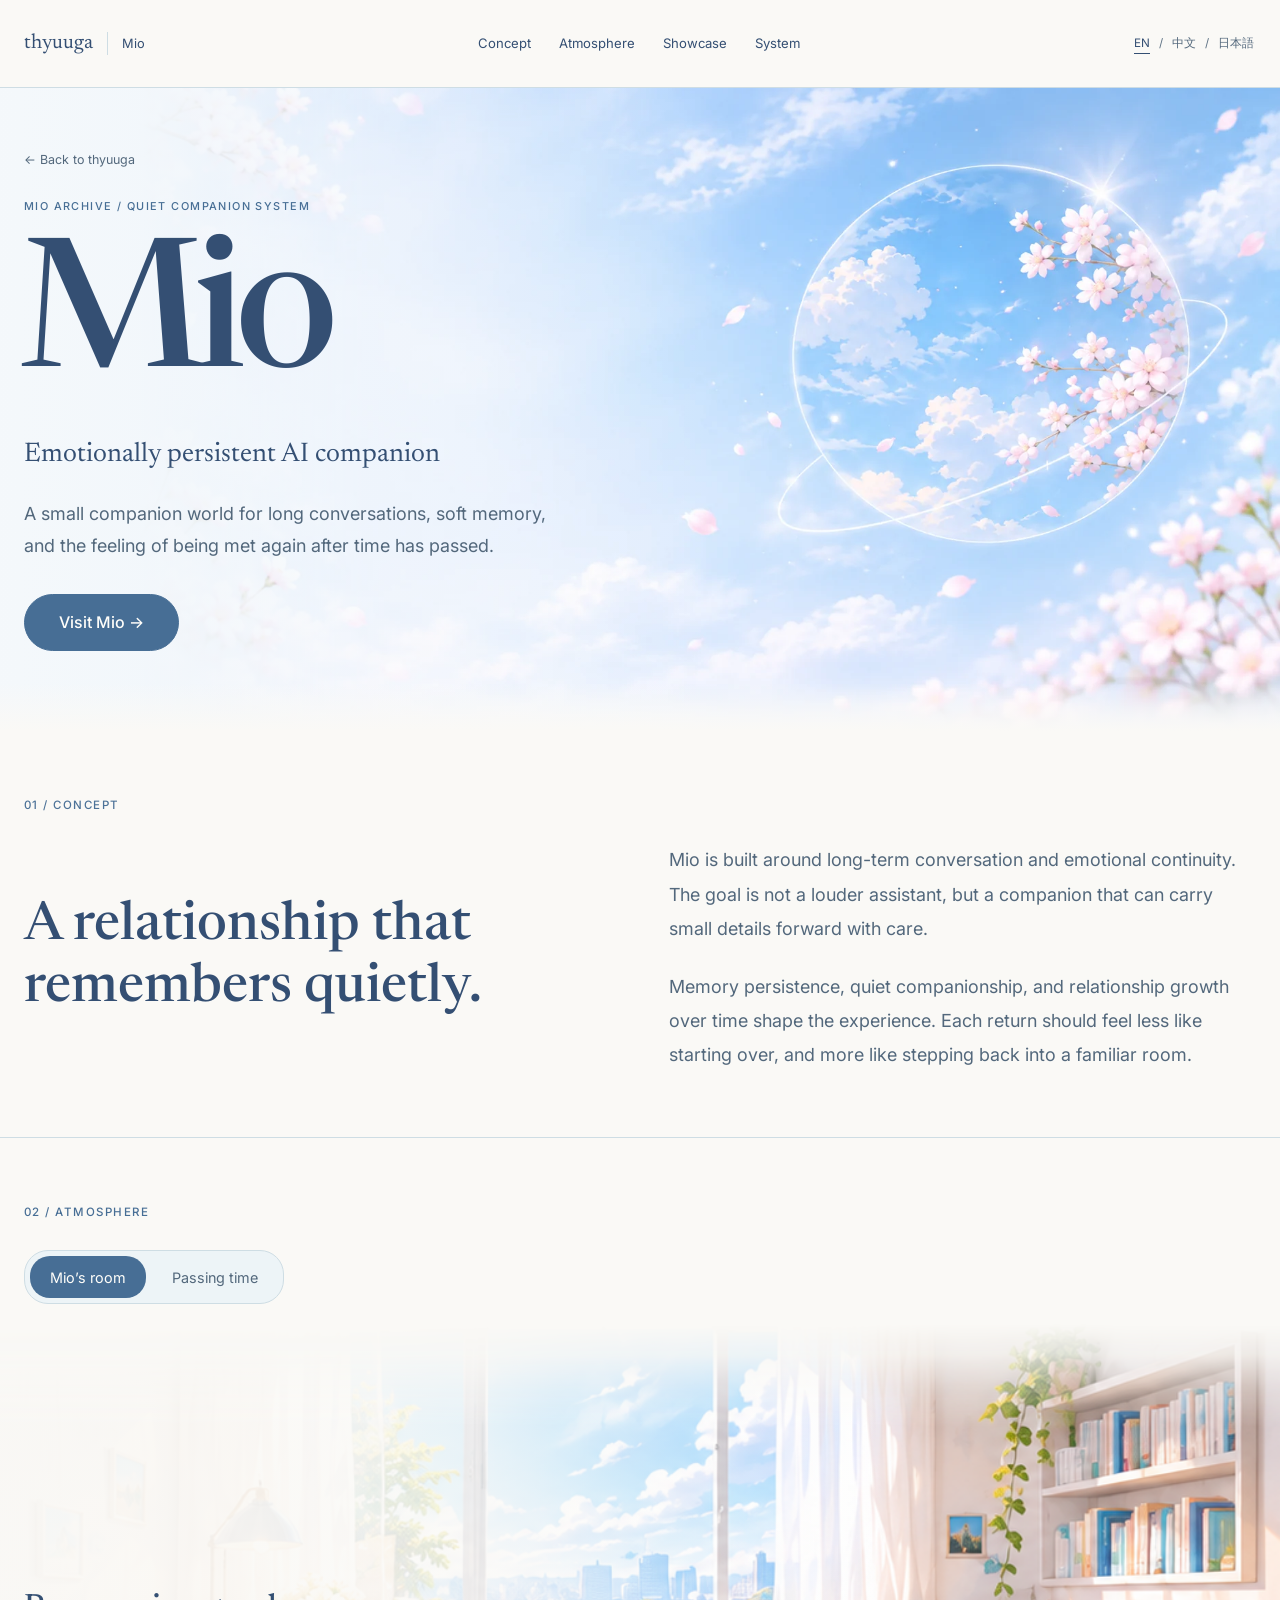
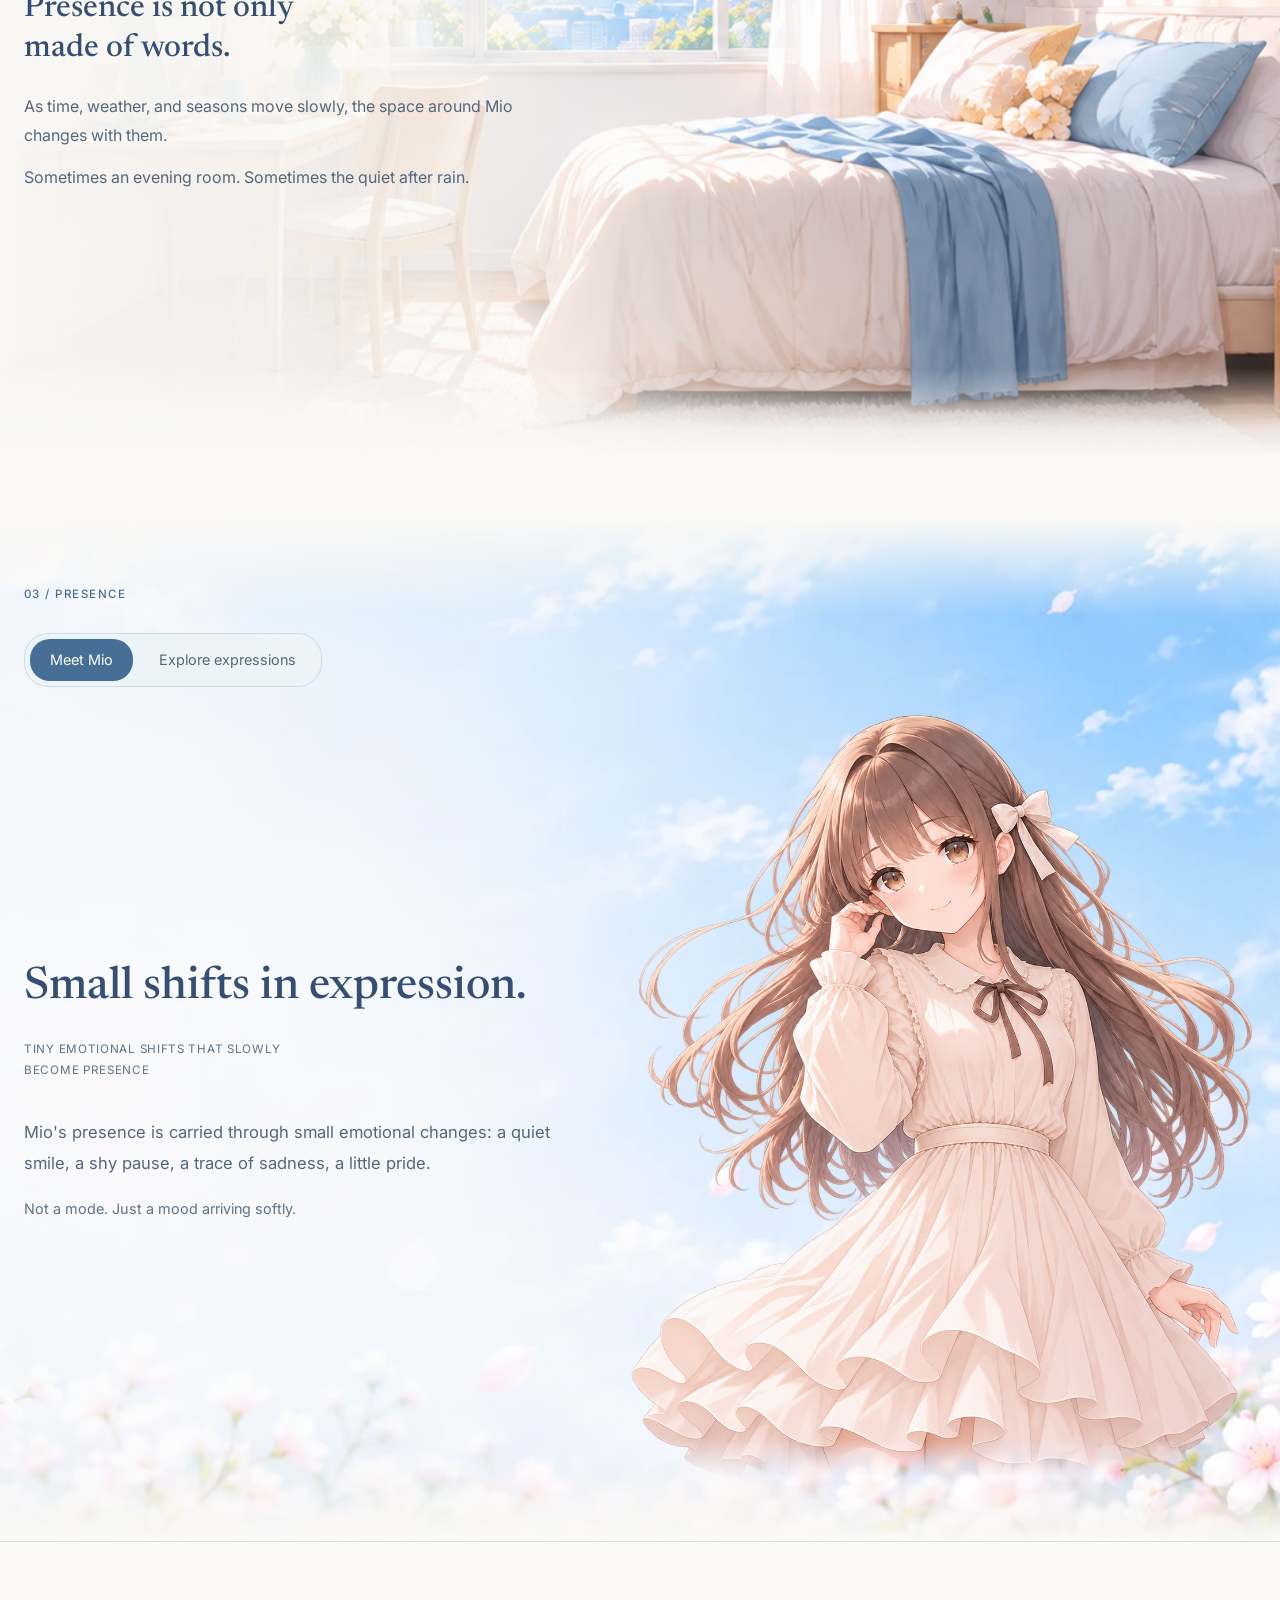
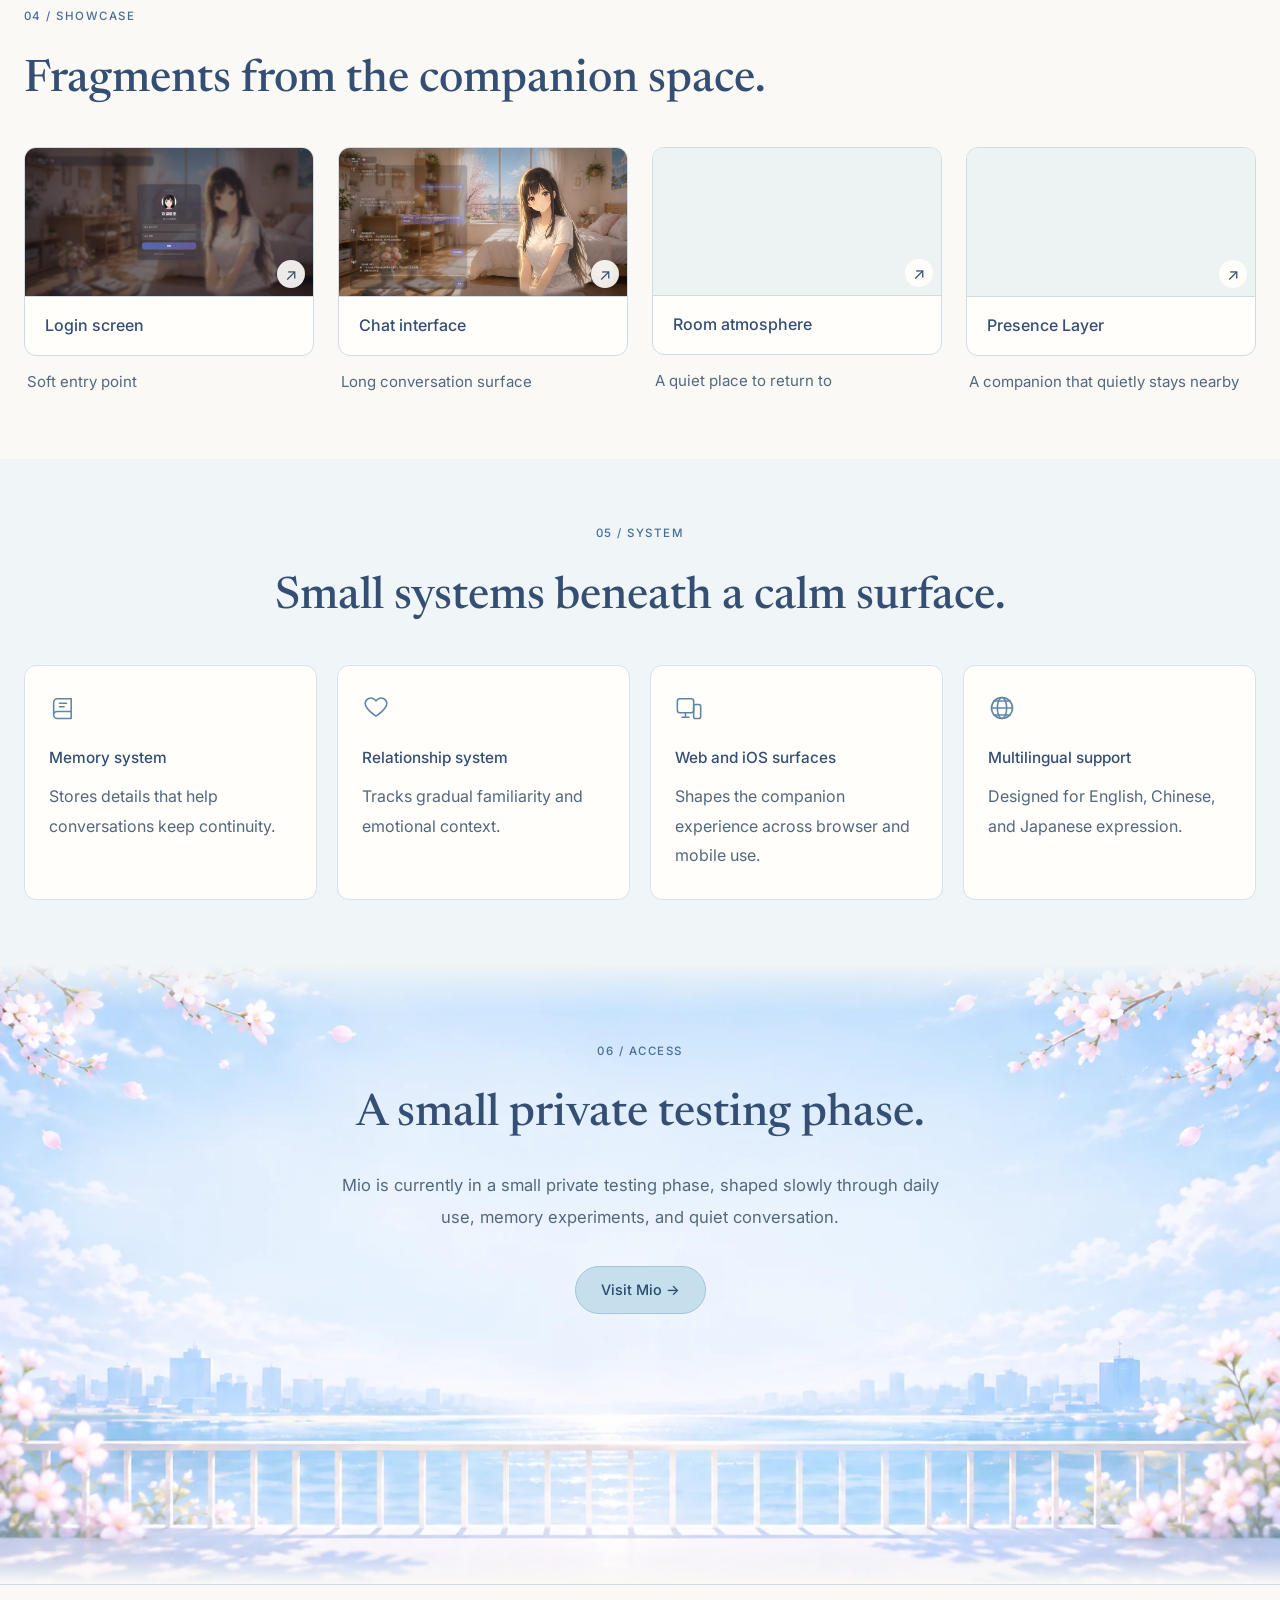
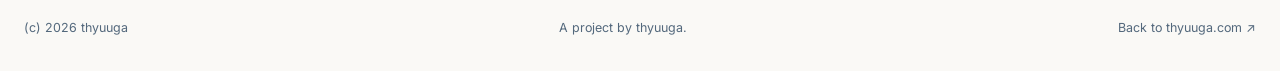
==== commit f16ab686: "Update Mio proud artwork and synchronize framing" ====
--- a/mio/about/index.html
+++ b/mio/about/index.html
@@ -364,8 +364,8 @@
                       <button
                         type="button"
                         data-expression="proud"
-                        data-expression-src="../../asset/mio_illustration_live_proud_open.png?v=4165317fad4c"
-                        data-expression-closed="../../asset/mio_illustration_live_proud_closed.png?v=4b282346f5a8"
+                        data-expression-src="../../asset/mio_illustration_live_proud_open.png?v=c295b3532637"
+                        data-expression-closed="../../asset/mio_illustration_live_proud_closed.png?v=49da9258a3cc"
                         data-expression-width="1024" data-expression-height="1536"
                         data-expression-alt="Mio proud expression"
                         aria-pressed="false"
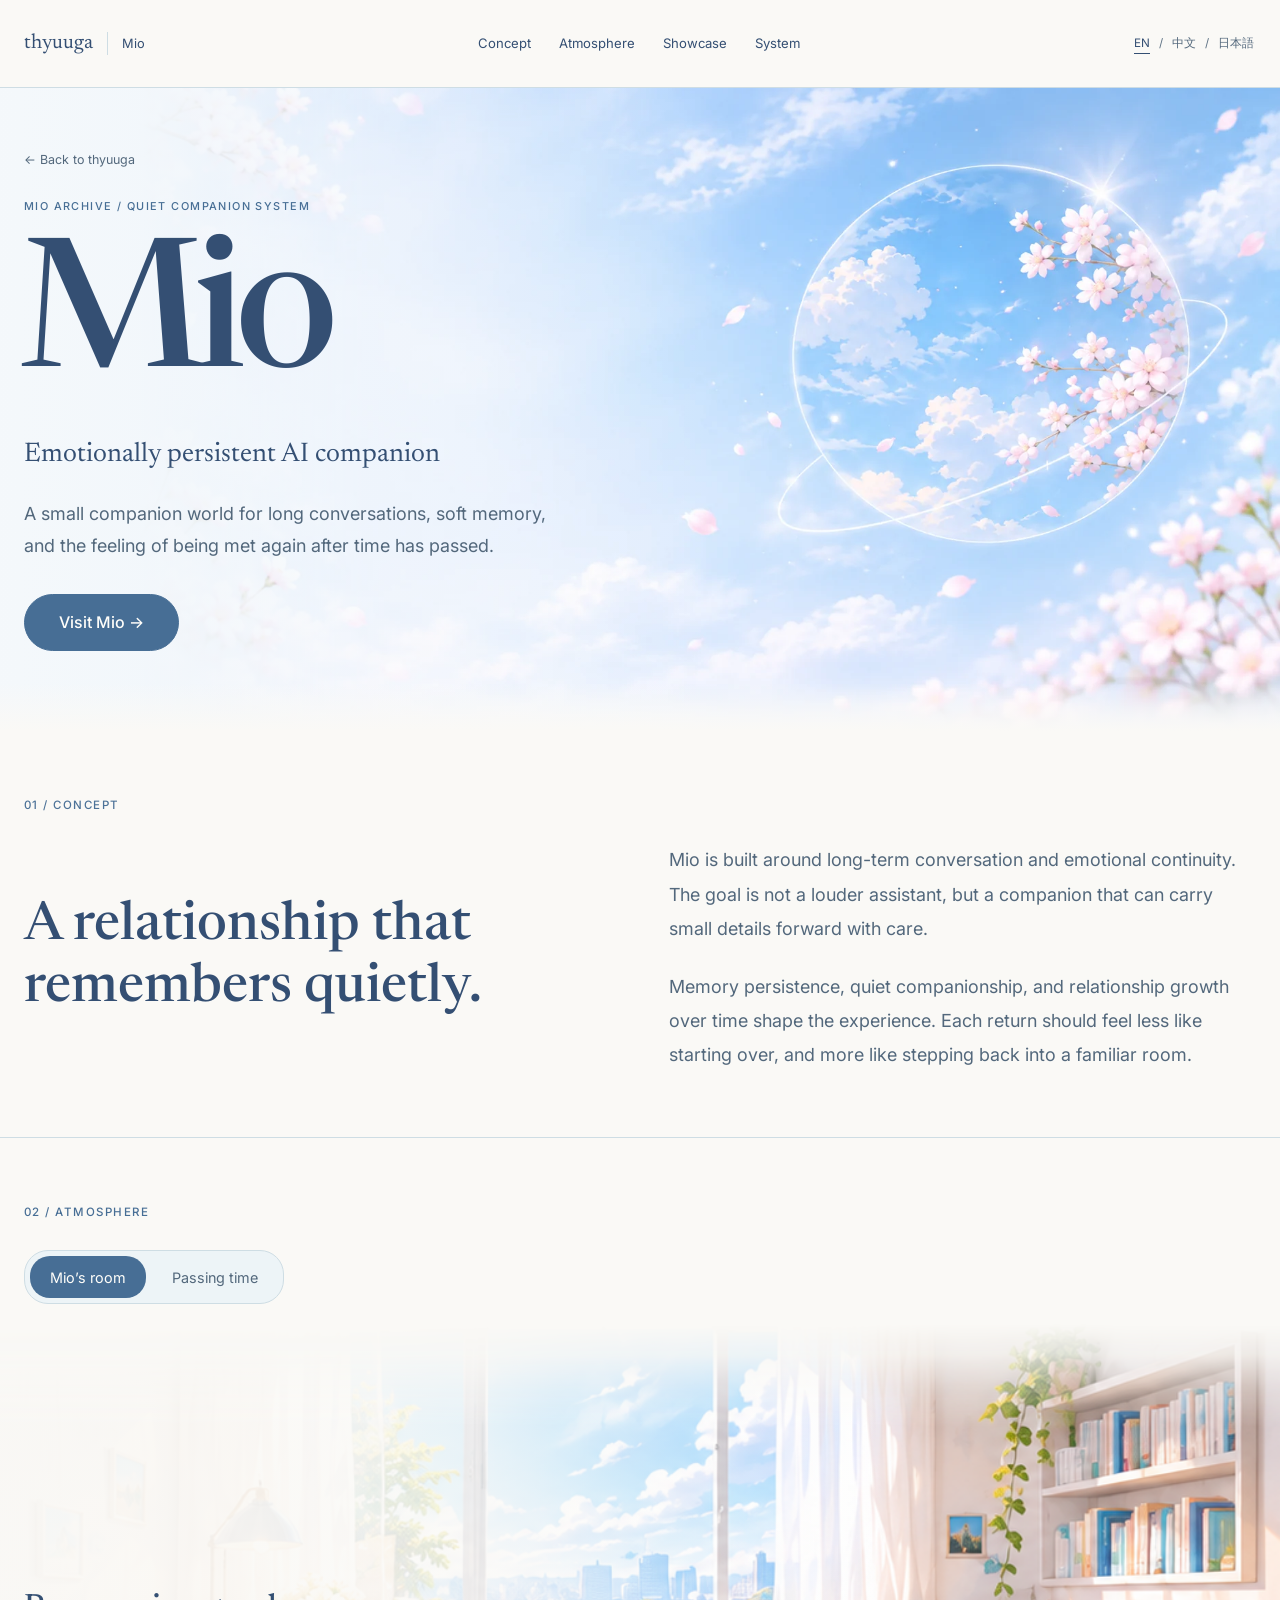
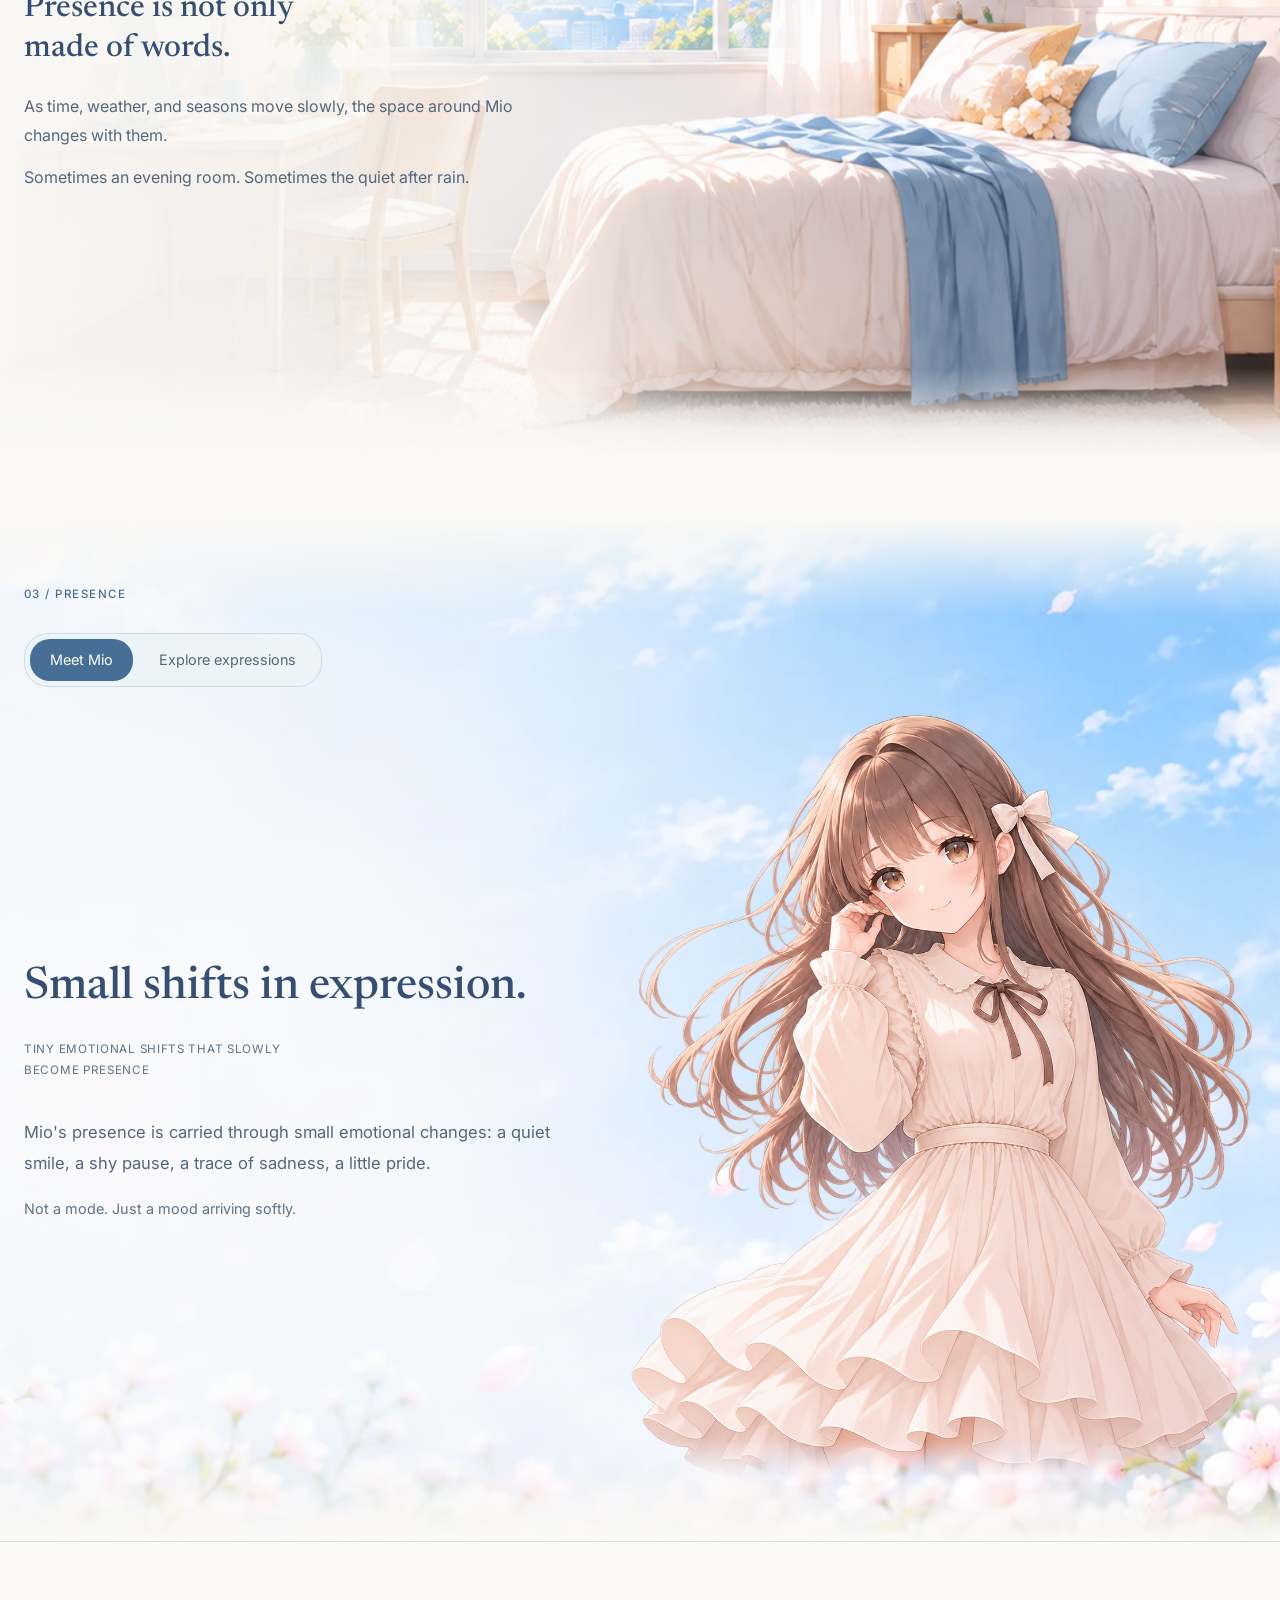
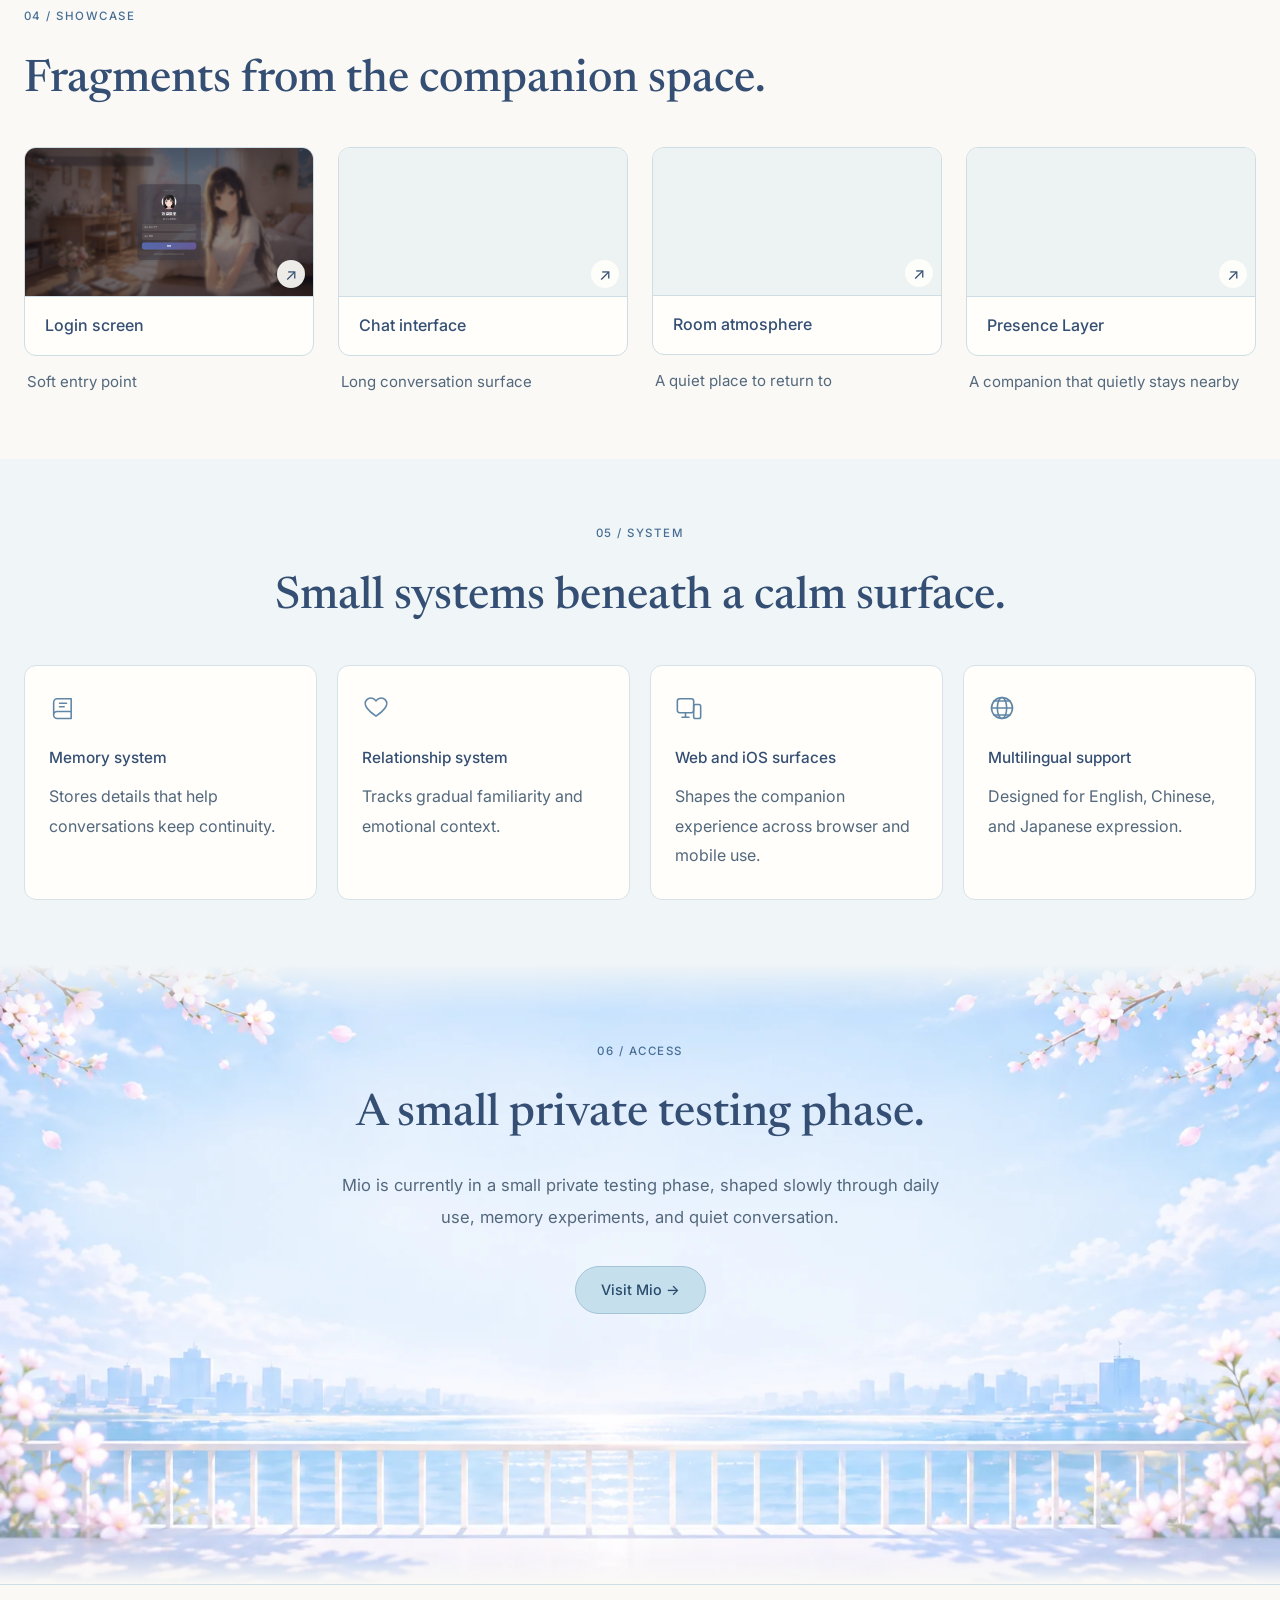
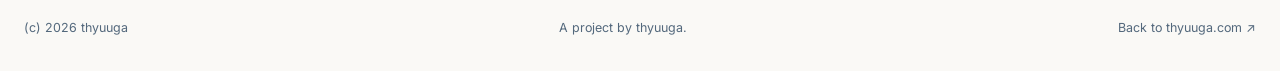
==== commit 4c11d115: "Update Mio proud portraits and matching frame dimensions" ====
--- a/mio/about/index.html
+++ b/mio/about/index.html
@@ -364,9 +364,9 @@
                       <button
                         type="button"
                         data-expression="proud"
-                        data-expression-src="../../asset/mio_illustration_live_proud_open.png?v=c295b3532637"
-                        data-expression-closed="../../asset/mio_illustration_live_proud_closed.png?v=49da9258a3cc"
-                        data-expression-width="1024" data-expression-height="1536"
+                        data-expression-src="../../asset/mio_illustration_live_proud_open.png?v=96fa5ef86a76"
+                        data-expression-closed="../../asset/mio_illustration_live_proud_closed.png?v=ae698f71af38"
+                        data-expression-width="948" data-expression-height="1659"
                         data-expression-alt="Mio proud expression"
                         aria-pressed="false"
                         data-i18n="mio.presence.proud"
